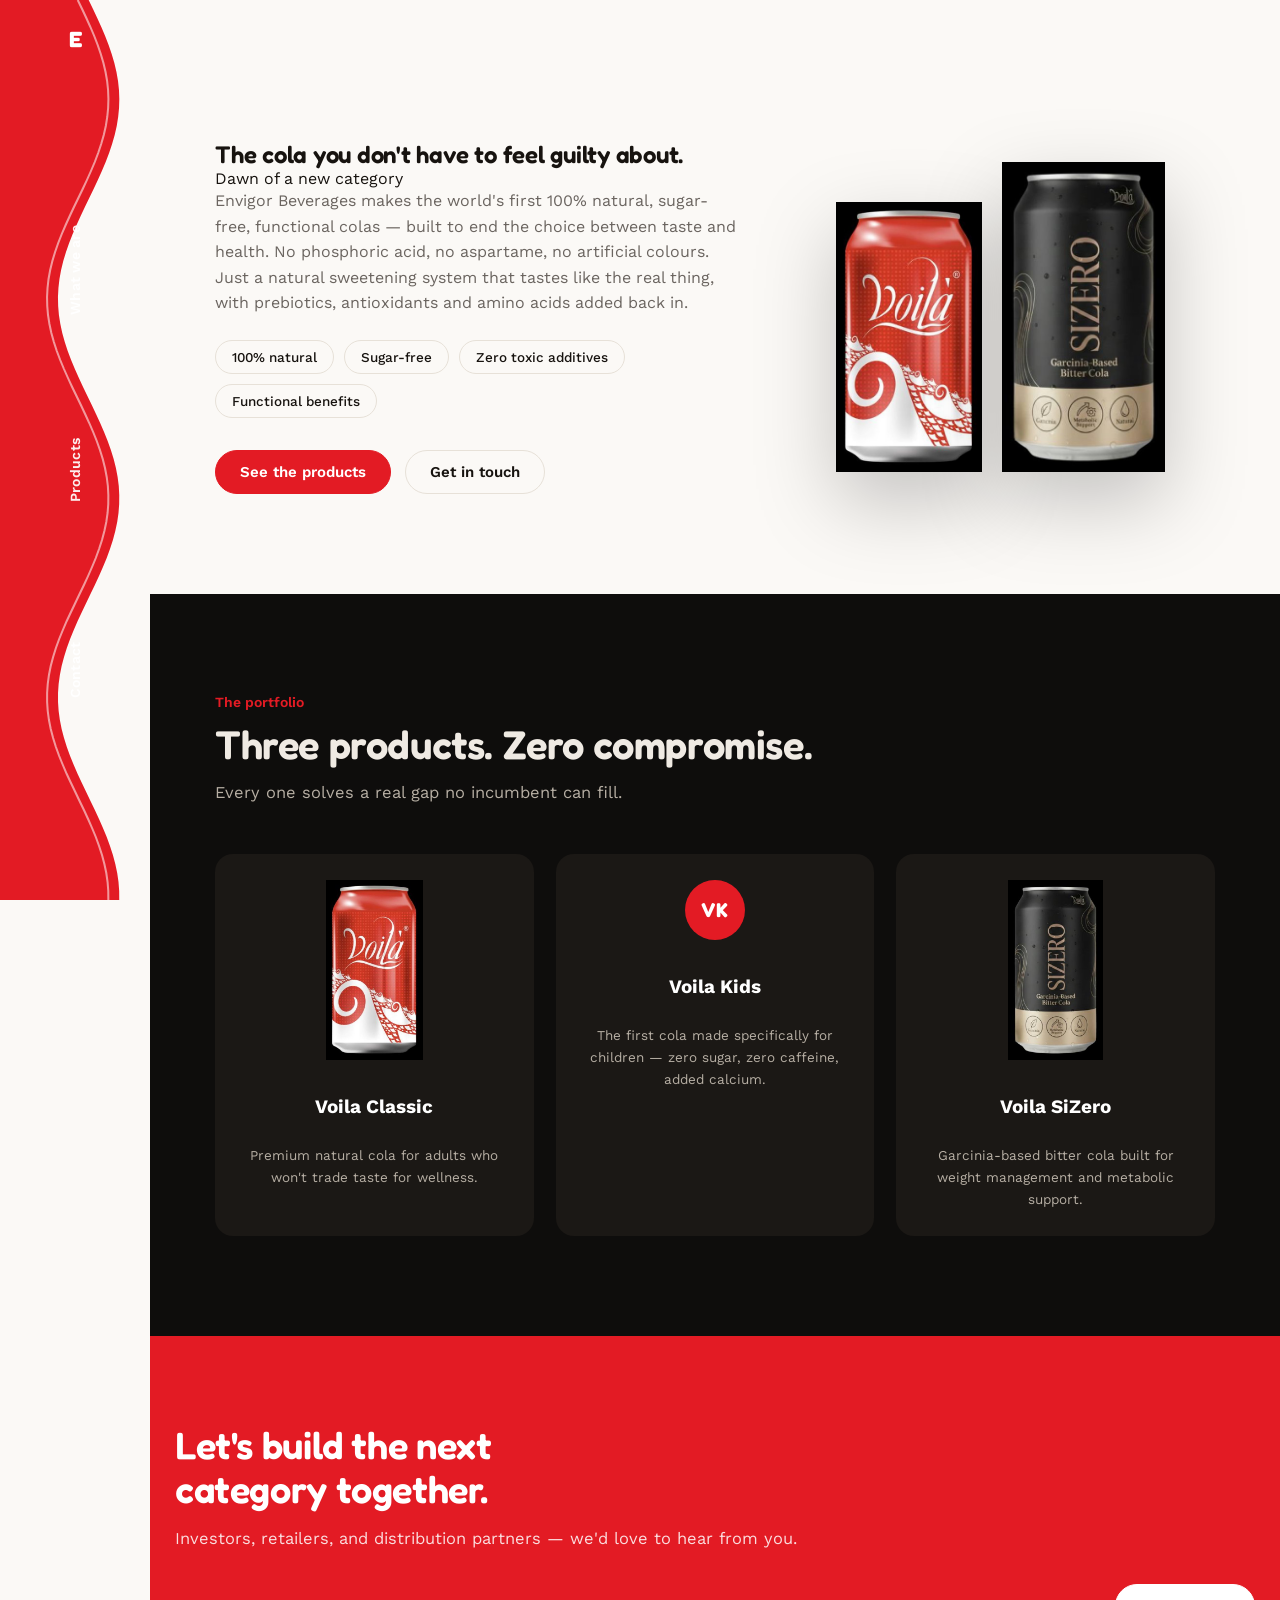
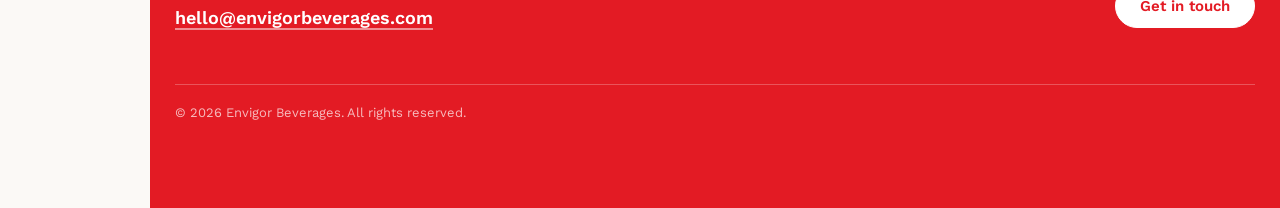
==== index.html @ 38ded3e3 "Add files via upload" ====
<!DOCTYPE html>
<html lang="en">
<head>
<meta charset="UTF-8">
<meta name="viewport" content="width=device-width, initial-scale=1.0">
<title>Envigor Beverages — Dawn of a New Category</title>
<link rel="preconnect" href="https://fonts.googleapis.com">
<link href="https://fonts.googleapis.com/css2?family=Fredoka:wght@500;600;700&family=Work+Sans:wght@400;500;600;700&display=swap" rel="stylesheet">
<style>
  :root{
    --paper:#FBF9F6;
    --ink:#17130F;
    --muted:#6B6560;
    --hairline:#E7E1D8;
    --red:#E31B24;
    --card-dark:#0E0D0C;
    --card-dark-2:#1B1815;
    --side-w:150px;
  }
  @media (prefers-color-scheme: dark){
    :root:not([data-theme="light"]){
      --paper:#151311; --ink:#F3EFE9; --muted:#A79E92; --hairline:#2C2823;
    }
  }
  :root[data-theme="dark"]{ --paper:#151311; --ink:#F3EFE9; --muted:#A79E92; --hairline:#2C2823; }

  *{box-sizing:border-box;}
  html{scroll-behavior:smooth;}
  body{
    margin:0; background:var(--paper); color:var(--ink);
    font-family:'Work Sans', -apple-system, BlinkMacSystemFont, 'Segoe UI', sans-serif;
    -webkit-font-smoothing:antialiased;
  }
  h1,h2,.display{ font-family:'Fredoka', ui-rounded, 'Segoe UI', sans-serif; font-weight:600; margin:0; letter-spacing:-0.01em; }
  p{ line-height:1.6; color:var(--muted); margin:0; }
  a{ color:inherit; }
  img{ max-width:100%; display:block; }
  .wrap{ max-width:1080px; margin:0 auto; padding:0 40px; }
  @media (max-width:640px){ .wrap{ padding:0 22px; } }

  /* ---------- WAVE SIDEBAR ---------- */
  .sidebar{ position:fixed; left:0; top:0; width:var(--side-w); height:100vh; z-index:200; }
  .sidebar svg{ position:absolute; top:0; left:0; right:0; bottom:0; width:100%; height:100%; display:block; }
  .side-logo{
    position:absolute; top:26px; left:0; width:100%; text-align:center; z-index:2;
    font-family:'Fredoka'; font-weight:700; color:#fff; font-size:22px;
  }
  .side-nav{ position:absolute; top:0; left:0; right:0; bottom:0; z-index:2; }
  .side-nav a{
    position:absolute; left:50%; width:220px; text-align:center;
    transform:translate(-50%,-50%) rotate(-90deg); transform-origin:center;
    color:#fff; text-decoration:none; font-weight:600; font-size:14px;
    letter-spacing:0.02em; opacity:0.92;
  }
  .side-nav a:hover{ opacity:1; text-decoration:underline; }
  .nav-what{ top:270px; }
  .nav-products{ top:470px; }
  .nav-contact{ top:670px; }
  @media (max-height:760px){
    .nav-what{ top:220px; } .nav-products{ top:380px; } .nav-contact{ top:540px; }
  }

  body{ margin-left:var(--side-w); }
  @media (max-width:860px){
    :root{ --side-w:0px; }
    .sidebar{
      position:fixed; left:0; top:0; width:100%; height:auto; min-height:52px;
      background:var(--red);
      display:flex; flex-wrap:wrap; align-items:center; justify-content:space-between;
      padding:10px 16px; gap:8px 14px; z-index:200;
    }
    .sidebar svg{ display:none; }
    .side-logo{ position:static; text-align:left; font-size:18px; flex:none; }
    .side-nav{ position:static; display:flex; flex-wrap:wrap; gap:8px 20px; }
    .side-nav a{
      position:static; transform:none; width:auto; white-space:nowrap;
      font-size:12px; color:#fff;
    }
    body{ margin-left:0; padding-top:64px; }
  }
  @media (max-width:360px){
    .side-nav a{ font-size:11px; }
  }

  section{ padding:100px 0; }
  @media (max-width:640px){ section{ padding:60px 0; } }

  /* ---------- HERO ---------- */
  .hero-inner{ display:grid; grid-template-columns:1.1fr 0.9fr; gap:48px; align-items:center; padding-top:40px; }
  @media (max-width:900px){ .hero-inner{ grid-template-columns:1fr; } }
  .hero h1{ font-size:clamp(36px,5vw,58px); line-height:1.06; }
  .hero .tagline{ font-family:'Fredoka'; font-weight:600; color:var(--red); font-size:18px; margin-top:16px; }
  .hero p.lede{ margin-top:18px; font-size:17px; max-width:48ch; }
  .pill-row{ display:flex; gap:10px; flex-wrap:wrap; margin-top:24px; }
  .pill{ border:1px solid var(--hairline); border-radius:999px; padding:8px 16px; font-size:13.5px; font-weight:500; color:var(--ink); }
  .cta-row{ display:flex; gap:14px; margin-top:32px; flex-wrap:wrap; }
  .btn{ display:inline-flex; align-items:center; justify-content:center; background:var(--red); color:#fff; font-weight:600; font-size:15px; padding:12px 24px; border-radius:999px; text-decoration:none; border:1px solid var(--red); }
  .btn.ghost{ background:transparent; color:var(--ink); border:1px solid var(--hairline); }
  .hero-cans{ display:flex; justify-content:center; align-items:flex-end; gap:20px; }
  .hero-cans img{ height:270px; width:auto; filter:drop-shadow(0 30px 40px rgba(0,0,0,0.22)); }
  .hero-cans img:nth-child(2){ height:310px; }
  @media (max-width:640px){ .hero-cans img{ height:160px; } .hero-cans img:nth-child(2){ height:190px; } }

  .label{ color:var(--red); font-weight:600; font-size:14px; margin-bottom:12px; display:block; }
  .section-head{ max-width:60ch; margin-bottom:48px; }
  .section-head h2{ font-size:clamp(28px,3.6vw,40px); line-height:1.1; }
  .section-head p{ margin-top:14px; font-size:16.5px; }

  /* ---------- PRODUCTS ---------- */
  .products{ background:var(--card-dark); color:#EFEAE3; }
  .products .section-head p{ color:#B7AFA4; }
  .prod-grid{ display:grid; grid-template-columns:repeat(3,1fr); gap:22px; }
  @media (max-width:760px){ .prod-grid{ grid-template-columns:1fr; max-width:360px; margin:0 auto; } }
  .prod-card{ background:var(--card-dark-2); border-radius:18px; padding:26px 20px 26px; display:flex; flex-direction:column; align-items:center; text-align:center; }
  .prod-card img{ height:180px; width:auto; margin-bottom:16px; }
  .prod-card h3{ font-size:19px; color:#fff; }
  .prod-card p{ margin-top:8px; font-size:13.5px; color:#B7AFA4; }
  .kids-badge{ width:60px;height:60px;border-radius:50%;background:var(--red); display:flex;align-items:center;justify-content:center;margin-bottom:16px; font-family:'Fredoka';font-weight:700;color:#fff;font-size:20px; }
  .future-row{ margin-top:48px; padding-top:40px; border-top:1px solid #2A2622; }
  .future-row .subhead{ font-family:'Fredoka'; font-weight:600; font-size:15px; color:#B7AFA4; margin-bottom:22px; }
  .future-grid{ display:grid; grid-template-columns:repeat(3,1fr); gap:22px; }
  @media (max-width:720px){ .future-grid{ grid-template-columns:1fr; } }
  .future-card{ display:flex; gap:14px; align-items:center; }
  .future-card img{ height:88px; width:auto; }
  .future-card h4{ font-family:'Fredoka'; font-weight:600; font-size:15px; color:#fff; }
  .future-card p{ font-size:13px; margin-top:4px; color:#8f887e; }

  /* ---------- FOOTER ---------- */
  footer{ background:var(--red); color:#fff; }
  footer h2{ font-size:clamp(26px,3.6vw,38px); color:#fff; max-width:18ch; line-height:1.15; }
  footer p{ color:rgba(255,255,255,0.85); margin-top:14px; font-size:16.5px; }
  .footer-row{ display:flex; justify-content:space-between; align-items:flex-end; gap:28px; flex-wrap:wrap; margin-top:32px; }
  .footer-contact a{ color:#fff; text-decoration:none; font-weight:600; font-size:18px; border-bottom:2px solid rgba(255,255,255,0.5); }
  .btn.on-red{ background:#fff; color:var(--red); border-color:#fff; }
  .footer-bottom{ margin-top:56px; padding-top:20px; border-top:1px solid rgba(255,255,255,0.25); font-size:13px; color:rgba(255,255,255,0.7); }
</style>
</head>
<body>

<aside class="sidebar">
  <svg viewBox="0 0 220 1400" preserveAspectRatio="none">
    <path d="M 0.0 0.0 L 130.0 0.0 L 136.4 14.0 L 142.6 28.0 L 148.6 42.0 L 154.2 56.0 L 159.3 70.0 L 163.8 84.0 L 167.7 98.0 L 170.8 112.0 L 173.1 126.0 L 174.5 140.0 L 175.0 154.0 L 174.6 168.0 L 173.3 182.0 L 171.2 196.0 L 168.2 210.0 L 164.4 224.0 L 160.0 238.0 L 155.0 252.0 L 149.4 266.0 L 143.5 280.0 L 137.3 294.0 L 130.9 308.0 L 124.5 322.0 L 118.3 336.0 L 112.3 350.0 L 106.6 364.0 L 101.4 378.0 L 96.8 392.0 L 92.8 406.0 L 89.6 420.0 L 87.2 434.0 L 85.7 448.0 L 85.0 462.0 L 85.3 476.0 L 86.4 490.0 L 88.5 504.0 L 91.3 518.0 L 95.0 532.0 L 99.3 546.0 L 104.3 560.0 L 109.8 574.0 L 115.7 588.0 L 121.8 602.0 L 128.2 616.0 L 134.6 630.0 L 140.8 644.0 L 146.9 658.0 L 152.6 672.0 L 157.9 686.0 L 162.6 700.0 L 166.7 714.0 L 170.0 728.0 L 172.5 742.0 L 174.2 756.0 L 174.9 770.0 L 174.8 784.0 L 173.8 798.0 L 171.9 812.0 L 169.1 826.0 L 165.6 840.0 L 161.3 854.0 L 156.5 868.0 L 151.0 882.0 L 145.2 896.0 L 139.1 910.0 L 132.7 924.0 L 126.4 938.0 L 120.1 952.0 L 113.9 966.0 L 108.2 980.0 L 102.8 994.0 L 98.0 1008.0 L 93.9 1022.0 L 90.4 1036.0 L 87.8 1050.0 L 86.0 1064.0 L 85.1 1078.0 L 85.1 1092.0 L 86.0 1106.0 L 87.8 1120.0 L 90.4 1134.0 L 93.9 1148.0 L 98.0 1162.0 L 102.8 1176.0 L 108.2 1190.0 L 113.9 1204.0 L 120.1 1218.0 L 126.4 1232.0 L 132.7 1246.0 L 139.1 1260.0 L 145.2 1274.0 L 151.0 1288.0 L 156.5 1302.0 L 161.3 1316.0 L 165.6 1330.0 L 169.1 1344.0 L 171.9 1358.0 L 173.8 1372.0 L 174.8 1386.0 L 174.9 1400.0 L 0.0 1400.0 Z" fill="#E31B24"/>
    <path d="M 114.0 0.0 L 120.4 14.0 L 126.6 28.0 L 132.6 42.0 L 138.2 56.0 L 143.3 70.0 L 147.8 84.0 L 151.7 98.0 L 154.8 112.0 L 157.1 126.0 L 158.5 140.0 L 159.0 154.0 L 158.6 168.0 L 157.3 182.0 L 155.2 196.0 L 152.2 210.0 L 148.4 224.0 L 144.0 238.0 L 139.0 252.0 L 133.4 266.0 L 127.5 280.0 L 121.3 294.0 L 114.9 308.0 L 108.5 322.0 L 102.3 336.0 L 96.3 350.0 L 90.6 364.0 L 85.4 378.0 L 80.8 392.0 L 76.8 406.0 L 73.6 420.0 L 71.2 434.0 L 69.7 448.0 L 69.0 462.0 L 69.3 476.0 L 70.4 490.0 L 72.5 504.0 L 75.3 518.0 L 79.0 532.0 L 83.3 546.0 L 88.3 560.0 L 93.8 574.0 L 99.7 588.0 L 105.8 602.0 L 112.2 616.0 L 118.6 630.0 L 124.8 644.0 L 130.9 658.0 L 136.6 672.0 L 141.9 686.0 L 146.6 700.0 L 150.7 714.0 L 154.0 728.0 L 156.5 742.0 L 158.2 756.0 L 158.9 770.0 L 158.8 784.0 L 157.8 798.0 L 155.9 812.0 L 153.1 826.0 L 149.6 840.0 L 145.3 854.0 L 140.5 868.0 L 135.0 882.0 L 129.2 896.0 L 123.1 910.0 L 116.7 924.0 L 110.4 938.0 L 104.1 952.0 L 97.9 966.0 L 92.2 980.0 L 86.8 994.0 L 82.0 1008.0 L 77.9 1022.0 L 74.4 1036.0 L 71.8 1050.0 L 70.0 1064.0 L 69.1 1078.0 L 69.1 1092.0 L 70.0 1106.0 L 71.8 1120.0 L 74.4 1134.0 L 77.9 1148.0 L 82.0 1162.0 L 86.8 1176.0 L 92.2 1190.0 L 97.9 1204.0 L 104.1 1218.0 L 110.4 1232.0 L 116.7 1246.0 L 123.1 1260.0 L 129.2 1274.0 L 135.0 1288.0 L 140.5 1302.0 L 145.3 1316.0 L 149.6 1330.0 L 153.1 1344.0 L 155.9 1358.0 L 157.8 1372.0 L 158.8 1386.0 L 158.9 1400.0" fill="none" stroke="rgba(255,255,255,0.55)" stroke-width="3"/>
  </svg>
  <div class="side-logo">E</div>
  <nav class="side-nav">
    <a class="nav-what" href="#what">What we are</a>
    <a class="nav-products" href="#products">Products</a>
    <a class="nav-contact" href="#contact">Contact</a>
  </nav>
</aside>

<section id="what">
  <div class="wrap hero-inner">
    <div>
      <h1>The cola you don't have to feel guilty about.</h1>
      <div class="tagline">Dawn of a new category</div>
      <p class="lede">Envigor Beverages makes the world's first 100% natural, sugar-free, functional colas — built to end the choice between taste and health. No phosphoric acid, no aspartame, no artificial colours. Just a natural sweetening system that tastes like the real thing, with prebiotics, antioxidants and amino acids added back in.</p>
      <div class="pill-row">
        <div class="pill">100% natural</div>
        <div class="pill">Sugar-free</div>
        <div class="pill">Zero toxic additives</div>
        <div class="pill">Functional benefits</div>
      </div>
      <div class="cta-row">
        <a class="btn" href="#products">See the products</a>
        <a class="btn ghost" href="#contact">Get in touch</a>
      </div>
    </div>
    <div class="hero-cans">
      <img src="[data-uri]" alt="Voila Classic can">
      <img src="[data-uri]" alt="Voila SiZero can">
    </div>
  </div>
</section>

<section class="products" id="products">
  <div class="wrap">
    <div class="section-head">
      <span class="label">The portfolio</span>
      <h2>Three products. Zero compromise.</h2>
      <p>Every one solves a real gap no incumbent can fill.</p>
    </div>
    <div class="prod-grid">
      <div class="prod-card">
        <img src="[data-uri]" alt="Voila Classic can">
        <h3>Voila Classic</h3>
        <p>Premium natural cola for adults who won't trade taste for wellness.</p>
      </div>
      <div class="prod-card">
        <div class="kids-badge">VK</div>
        <h3>Voila Kids</h3>
        <p>The first cola made specifically for children — zero sugar, zero caffeine, added calcium.</p>
      </div>
      <div class="prod-card">
        <img src="[data-uri]" alt="Voila SiZero can">
        <h3>Voila SiZero</h3>
        <p>Garcinia-based bitter cola built for weight management and metabolic support.</p>
      </div>
    </div>
  </div>
</section>

<footer id="contact">
  <div class="wrap" style="padding:88px 0;">
    <h2>Let's build the next category together.</h2>
    <p>Investors, retailers, and distribution partners — we'd love to hear from you.</p>
    <div class="footer-row">
      <div class="footer-contact"><a href="mailto:hello@envigorbeverages.com">hello@envigorbeverages.com</a></div>
      <a class="btn on-red" href="mailto:hello@envigorbeverages.com">Get in touch</a>
    </div>
    <div class="footer-bottom">© 2026 Envigor Beverages. All rights reserved.</div>
  </div>
</footer>

</body>
</html>
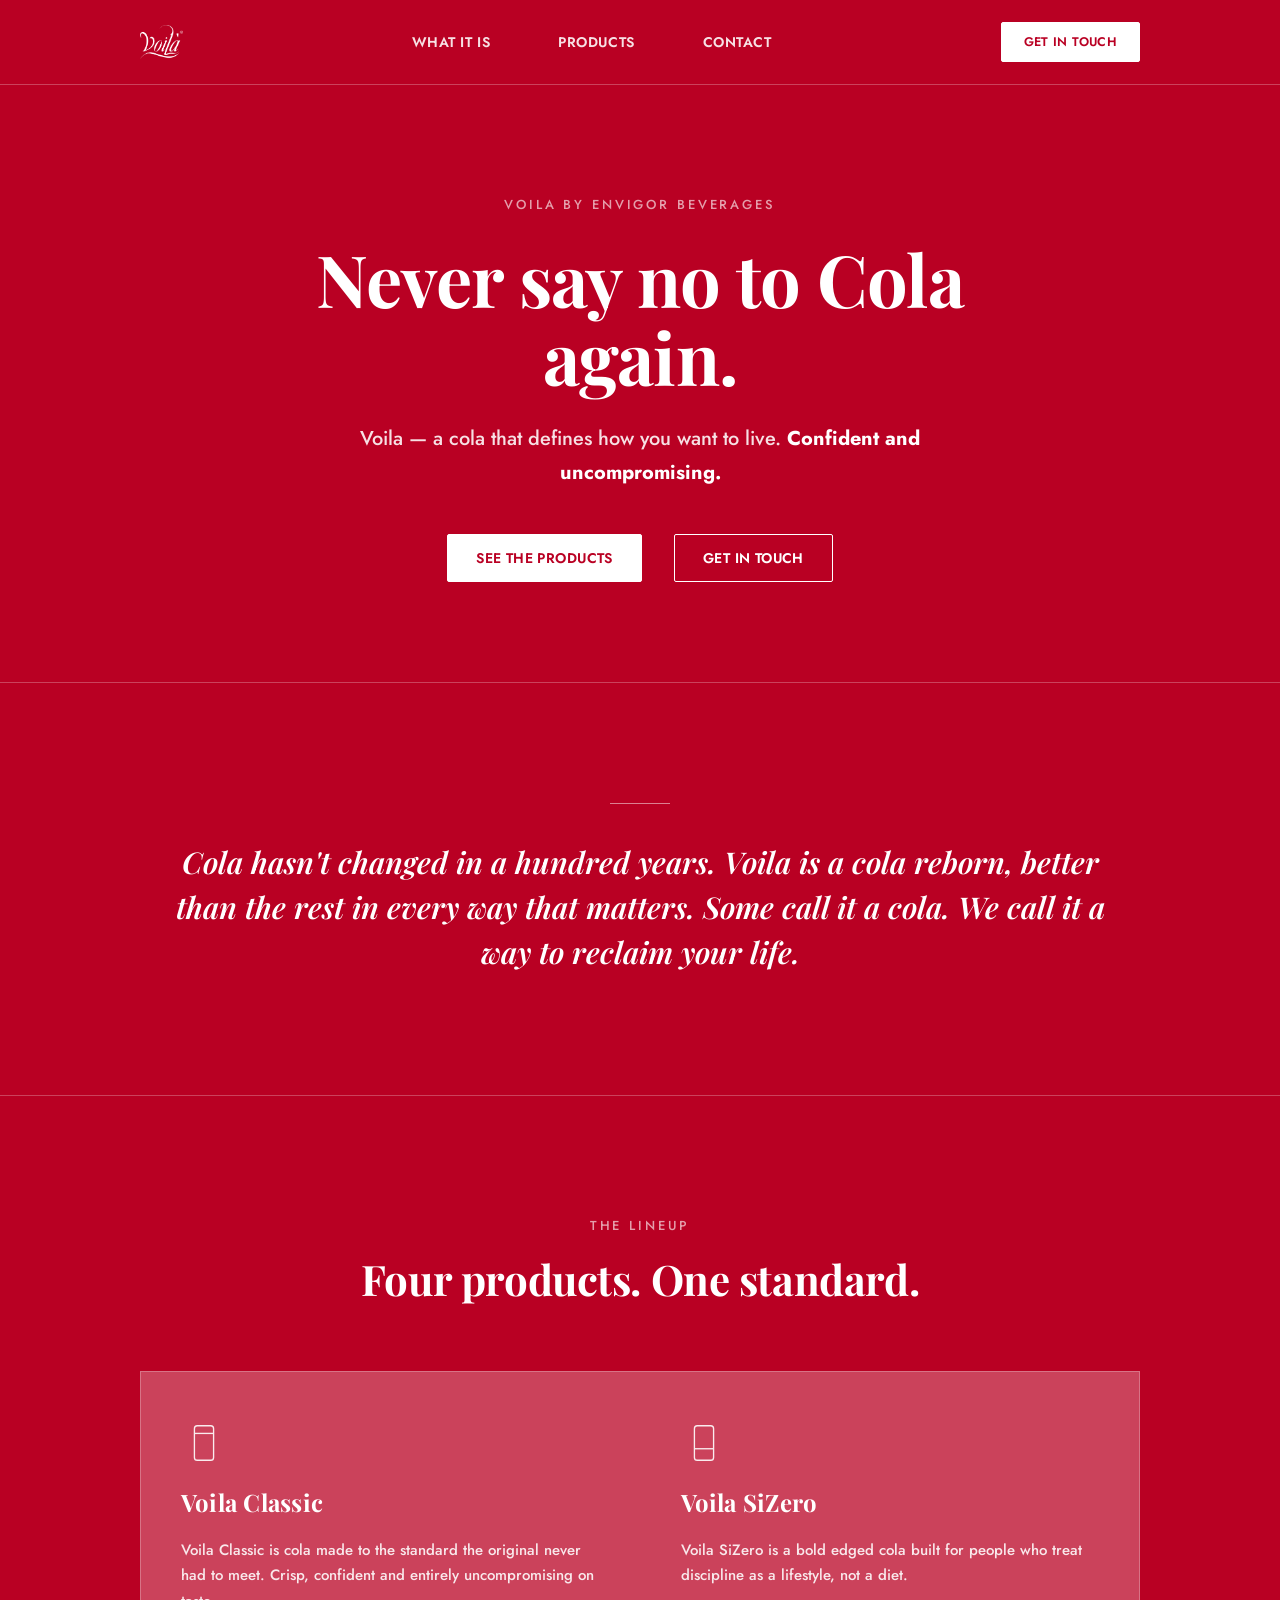
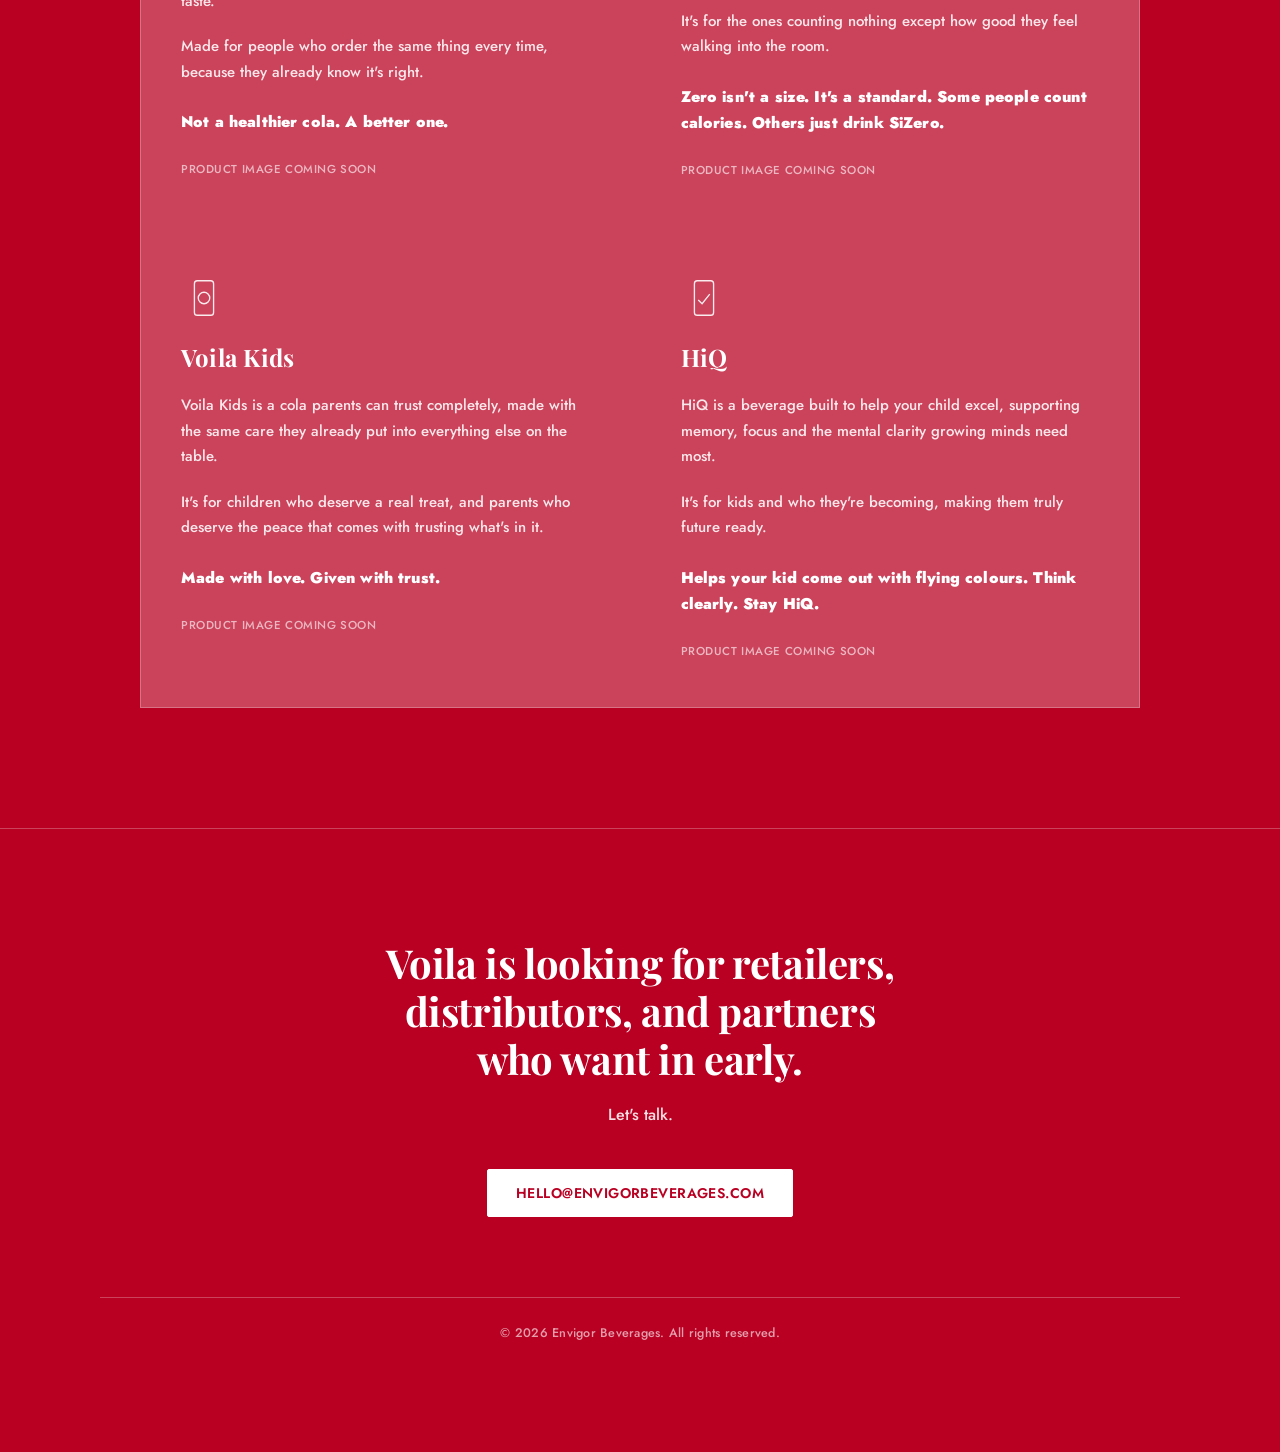
==== commit f317bf5d: "Add files via upload 21/09/26 15:00  Website before can designs." ====
--- a/index.html
+++ b/index.html
@@ -3,215 +3,285 @@
 <head>
 <meta charset="UTF-8">
 <meta name="viewport" content="width=device-width, initial-scale=1.0">
-<title>Envigor Beverages — Dawn of a New Category</title>
+<title>Voila — Never Say No to Cola Again</title>
 <link rel="preconnect" href="https://fonts.googleapis.com">
-<link href="https://fonts.googleapis.com/css2?family=Fredoka:wght@500;600;700&family=Work+Sans:wght@400;500;600;700&display=swap" rel="stylesheet">
+<link href="https://fonts.googleapis.com/css2?family=Playfair+Display:ital,wght@0,600;0,700;0,800;1,600;1,700&family=Jost:wght@400;500;600;700;800;900&display=swap" rel="stylesheet">
 <style>
   :root{
-    --paper:#FBF9F6;
-    --ink:#17130F;
-    --muted:#6B6560;
-    --hairline:#E7E1D8;
-    --red:#E31B24;
-    --card-dark:#0E0D0C;
-    --card-dark-2:#1B1815;
-    --side-w:150px;
-  }
-  @media (prefers-color-scheme: dark){
-    :root:not([data-theme="light"]){
-      --paper:#151311; --ink:#F3EFE9; --muted:#A79E92; --hairline:#2C2823;
-    }
-  }
-  :root[data-theme="dark"]{ --paper:#151311; --ink:#F3EFE9; --muted:#A79E92; --hairline:#2C2823; }
-
+    --red:#B90023;
+    --red-deep:#9E001E;
+    --red-panel:#AD001F;
+    --white:#FFFFFF;
+    --muted:rgba(255,255,255,0.88);
+    --faint:rgba(255,255,255,0.62);
+    --hairline:rgba(255,255,255,0.26);
+    color-scheme: dark;
+  }
   *{box-sizing:border-box;}
   html{scroll-behavior:smooth;}
   body{
-    margin:0; background:var(--paper); color:var(--ink);
-    font-family:'Work Sans', -apple-system, BlinkMacSystemFont, 'Segoe UI', sans-serif;
+    margin:0; background:var(--red); color:var(--white);
+    font-family:'Jost', -apple-system, BlinkMacSystemFont, 'Segoe UI', sans-serif;
+    font-weight:500;
     -webkit-font-smoothing:antialiased;
   }
-  h1,h2,.display{ font-family:'Fredoka', ui-rounded, 'Segoe UI', sans-serif; font-weight:600; margin:0; letter-spacing:-0.01em; }
-  p{ line-height:1.6; color:var(--muted); margin:0; }
+  h1,h2,h3,.display{
+    font-family:'Playfair Display', Georgia, 'Times New Roman', serif;
+    font-weight:700; margin:0; letter-spacing:-0.01em; color:var(--white);
+  }
+  p{ line-height:1.7; color:var(--muted); margin:0; font-weight:500; }
   a{ color:inherit; }
   img{ max-width:100%; display:block; }
   .wrap{ max-width:1080px; margin:0 auto; padding:0 40px; }
   @media (max-width:640px){ .wrap{ padding:0 22px; } }
 
-  /* ---------- WAVE SIDEBAR ---------- */
-  .sidebar{ position:fixed; left:0; top:0; width:var(--side-w); height:100vh; z-index:200; }
-  .sidebar svg{ position:absolute; top:0; left:0; right:0; bottom:0; width:100%; height:100%; display:block; }
-  .side-logo{
-    position:absolute; top:26px; left:0; width:100%; text-align:center; z-index:2;
-    font-family:'Fredoka'; font-weight:700; color:#fff; font-size:22px;
-  }
-  .side-nav{ position:absolute; top:0; left:0; right:0; bottom:0; z-index:2; }
-  .side-nav a{
-    position:absolute; left:50%; width:220px; text-align:center;
-    transform:translate(-50%,-50%) rotate(-90deg); transform-origin:center;
-    color:#fff; text-decoration:none; font-weight:600; font-size:14px;
-    letter-spacing:0.02em; opacity:0.92;
-  }
-  .side-nav a:hover{ opacity:1; text-decoration:underline; }
-  .nav-what{ top:270px; }
-  .nav-products{ top:470px; }
-  .nav-contact{ top:670px; }
-  @media (max-height:760px){
-    .nav-what{ top:220px; } .nav-products{ top:380px; } .nav-contact{ top:540px; }
-  }
-
-  body{ margin-left:var(--side-w); }
-  @media (max-width:860px){
-    :root{ --side-w:0px; }
-    .sidebar{
-      position:fixed; left:0; top:0; width:100%; height:auto; min-height:52px;
-      background:var(--red);
-      display:flex; flex-wrap:wrap; align-items:center; justify-content:space-between;
-      padding:10px 16px; gap:8px 14px; z-index:200;
-    }
-    .sidebar svg{ display:none; }
-    .side-logo{ position:static; text-align:left; font-size:18px; flex:none; }
-    .side-nav{ position:static; display:flex; flex-wrap:wrap; gap:8px 20px; }
-    .side-nav a{
-      position:static; transform:none; width:auto; white-space:nowrap;
-      font-size:12px; color:#fff;
-    }
-    body{ margin-left:0; padding-top:64px; }
-  }
-  @media (max-width:360px){
-    .side-nav a{ font-size:11px; }
-  }
-
-  section{ padding:100px 0; }
-  @media (max-width:640px){ section{ padding:60px 0; } }
+  /* ---------- NAV ---------- */
+  header.nav{ position:sticky; top:0; z-index:50; border-bottom:1px solid var(--hairline); background:var(--red); }
+  .nav-inner{ display:flex; align-items:center; justify-content:space-between; padding:22px 40px; max-width:1080px; margin:0 auto; }
+  @media (max-width:640px){ .nav-inner{ padding:18px 22px; } }
+  .logo{ font-family:'Playfair Display', serif; font-weight:700; font-size:24px; letter-spacing:0.02em; }
+  .logo-img{ height:34px; width:auto; display:block; }
+  @media (max-width:640px){ .logo-img{ height:28px; } }
+  nav.links{ display:flex; gap:34px; font-size:14px; letter-spacing:0.04em; text-transform:uppercase; font-weight:600; }
+  nav.links a{ text-decoration:none; color:var(--muted); margin-left:34px; }
+  nav.links a:first-child{ margin-left:0; }
+  nav.links a:hover{ color:var(--white); }
+  @media (max-width:720px){ nav.links{ display:none; } }
+  .btn{
+    display:inline-flex; align-items:center; justify-content:center;
+    font-weight:600; font-size:14px; letter-spacing:0.03em; text-transform:uppercase;
+    padding:13px 28px; border-radius:2px; text-decoration:none;
+    border:1px solid var(--white);
+  }
+  .btn.solid{ background:var(--white); color:var(--red); }
+  .btn.outline{ background:transparent; color:var(--white); }
+
+  section{ padding:120px 0; }
+  @media (max-width:640px){ section{ padding:72px 0; } }
+  .divider{ border:none; border-top:1px solid var(--hairline); margin:0; }
 
   /* ---------- HERO ---------- */
-  .hero-inner{ display:grid; grid-template-columns:1.1fr 0.9fr; gap:48px; align-items:center; padding-top:40px; }
-  @media (max-width:900px){ .hero-inner{ grid-template-columns:1fr; } }
-  .hero h1{ font-size:clamp(36px,5vw,58px); line-height:1.06; }
-  .hero .tagline{ font-family:'Fredoka'; font-weight:600; color:var(--red); font-size:18px; margin-top:16px; }
-  .hero p.lede{ margin-top:18px; font-size:17px; max-width:48ch; }
-  .pill-row{ display:flex; gap:10px; flex-wrap:wrap; margin-top:24px; }
-  .pill{ border:1px solid var(--hairline); border-radius:999px; padding:8px 16px; font-size:13.5px; font-weight:500; color:var(--ink); }
-  .cta-row{ display:flex; gap:14px; margin-top:32px; flex-wrap:wrap; }
-  .btn{ display:inline-flex; align-items:center; justify-content:center; background:var(--red); color:#fff; font-weight:600; font-size:15px; padding:12px 24px; border-radius:999px; text-decoration:none; border:1px solid var(--red); }
-  .btn.ghost{ background:transparent; color:var(--ink); border:1px solid var(--hairline); }
-  .hero-cans{ display:flex; justify-content:center; align-items:flex-end; gap:20px; }
-  .hero-cans img{ height:270px; width:auto; filter:drop-shadow(0 30px 40px rgba(0,0,0,0.22)); }
-  .hero-cans img:nth-child(2){ height:310px; }
-  @media (max-width:640px){ .hero-cans img{ height:160px; } .hero-cans img:nth-child(2){ height:190px; } }
-
-  .label{ color:var(--red); font-weight:600; font-size:14px; margin-bottom:12px; display:block; }
-  .section-head{ max-width:60ch; margin-bottom:48px; }
-  .section-head h2{ font-size:clamp(28px,3.6vw,40px); line-height:1.1; }
-  .section-head p{ margin-top:14px; font-size:16.5px; }
+  .hero{ padding-top:110px; padding-bottom:100px; text-align:center; }
+  @media (max-width:640px){ .hero{ padding-top:64px; padding-bottom:60px; } }
+  .hero .kicker{ font-size:13px; letter-spacing:0.22em; text-transform:uppercase; color:var(--faint); margin-bottom:26px; display:block; }
+  .hero h1{ font-size:clamp(38px,6vw,72px); line-height:1.08; max-width:16ch; margin:0 auto; }
+  .hero .sub{ margin-top:26px; font-size:clamp(17px,2vw,20px); color:var(--muted); max-width:46ch; margin-left:auto; margin-right:auto; font-family:'Jost',sans-serif; }
+  .hero .sub b{ color:var(--white); font-weight:700; }
+  .cta-row{ display:flex; gap:16px; justify-content:center; margin-top:44px; flex-wrap:wrap; }
+  .cta-row a{ margin-left:8px; margin-right:8px; }
+
+  /* ---------- WHY ---------- */
+  .why{ text-align:center; }
+  .why blockquote{
+    margin:0 auto; max-width:52ch;
+    font-family:'Playfair Display', serif; font-style:italic; font-weight:600;
+    font-size:clamp(22px,3vw,30px); line-height:1.5; color:var(--white);
+  }
+  .why .rule{ width:60px; height:1px; background:var(--white); opacity:0.5; margin:0 auto 36px; }
 
   /* ---------- PRODUCTS ---------- */
-  .products{ background:var(--card-dark); color:#EFEAE3; }
-  .products .section-head p{ color:#B7AFA4; }
-  .prod-grid{ display:grid; grid-template-columns:repeat(3,1fr); gap:22px; }
-  @media (max-width:760px){ .prod-grid{ grid-template-columns:1fr; max-width:360px; margin:0 auto; } }
-  .prod-card{ background:var(--card-dark-2); border-radius:18px; padding:26px 20px 26px; display:flex; flex-direction:column; align-items:center; text-align:center; }
-  .prod-card img{ height:180px; width:auto; margin-bottom:16px; }
-  .prod-card h3{ font-size:19px; color:#fff; }
-  .prod-card p{ margin-top:8px; font-size:13.5px; color:#B7AFA4; }
-  .kids-badge{ width:60px;height:60px;border-radius:50%;background:var(--red); display:flex;align-items:center;justify-content:center;margin-bottom:16px; font-family:'Fredoka';font-weight:700;color:#fff;font-size:20px; }
-  .future-row{ margin-top:48px; padding-top:40px; border-top:1px solid #2A2622; }
-  .future-row .subhead{ font-family:'Fredoka'; font-weight:600; font-size:15px; color:#B7AFA4; margin-bottom:22px; }
-  .future-grid{ display:grid; grid-template-columns:repeat(3,1fr); gap:22px; }
-  @media (max-width:720px){ .future-grid{ grid-template-columns:1fr; } }
-  .future-card{ display:flex; gap:14px; align-items:center; }
-  .future-card img{ height:88px; width:auto; }
-  .future-card h4{ font-family:'Fredoka'; font-weight:600; font-size:15px; color:#fff; }
-  .future-card p{ font-size:13px; margin-top:4px; color:#8f887e; }
+  .section-head{ text-align:center; max-width:56ch; margin:0 auto 64px; }
+  .section-head .kicker{ font-size:13px; letter-spacing:0.22em; text-transform:uppercase; color:var(--faint); display:block; margin-bottom:16px; }
+  .section-head h2{ font-size:clamp(30px,4vw,42px); }
+  .prod-grid{ display:grid; grid-template-columns:repeat(2,1fr); gap:1px; background:var(--hairline); border:1px solid var(--hairline); }
+  @media (max-width:760px){ .prod-grid{ grid-template-columns:1fr; } }
+  .prod-card{ background:transparent; padding:48px 40px; display:flex; flex-direction:column; align-items:flex-start; gap:20px; }
+  @media (max-width:640px){ .prod-card{ padding:36px 26px; } }
+  .prod-icon{ width:46px; height:46px; opacity:0.9; }
+  .prod-card h3{ font-size:24px; letter-spacing:0.01em; }
+  .prod-card p{ font-size:15px; }
+  .prod-card p.tag{ color:var(--white); font-style:normal; font-family:'Jost',sans-serif; font-weight:900; font-size:15.5px; letter-spacing:0.01em; margin-top:4px; }
+  .placeholder-note{ font-size:11.5px; letter-spacing:0.05em; text-transform:uppercase; color:var(--faint); margin-top:6px; }
 
   /* ---------- FOOTER ---------- */
-  footer{ background:var(--red); color:#fff; }
-  footer h2{ font-size:clamp(26px,3.6vw,38px); color:#fff; max-width:18ch; line-height:1.15; }
-  footer p{ color:rgba(255,255,255,0.85); margin-top:14px; font-size:16.5px; }
-  .footer-row{ display:flex; justify-content:space-between; align-items:flex-end; gap:28px; flex-wrap:wrap; margin-top:32px; }
-  .footer-contact a{ color:#fff; text-decoration:none; font-weight:600; font-size:18px; border-bottom:2px solid rgba(255,255,255,0.5); }
-  .btn.on-red{ background:#fff; color:var(--red); border-color:#fff; }
-  .footer-bottom{ margin-top:56px; padding-top:20px; border-top:1px solid rgba(255,255,255,0.25); font-size:13px; color:rgba(255,255,255,0.7); }
+  footer{ text-align:center; border-top:1px solid var(--hairline); }
+  footer h2{ font-size:clamp(28px,4vw,40px); max-width:20ch; margin:0 auto; line-height:1.2; }
+  footer p{ margin-top:18px; font-size:16px; }
+  footer .cta-row{ margin-top:40px; }
+  .foot-bottom{ margin-top:80px; padding-top:26px; border-top:1px solid var(--hairline); font-size:12.5px; color:var(--faint); letter-spacing:0.02em; }
+
+  /* ---------- CARBONATION ---------- */
+  .carbonation{ position:fixed; inset:0; overflow:hidden; pointer-events:none; z-index:1; will-change:transform; }
+  .bubble{
+    position:absolute; bottom:-40px; border-radius:50%;
+    background:radial-gradient(circle at 30% 25%, rgba(255,255,255,0.95) 0%, rgba(255,255,255,0.25) 30%, rgba(255,255,255,0.04) 55%, rgba(255,255,255,0) 72%);
+    border:1px solid rgba(255,255,255,0.55);
+    animation-name:rise; animation-timing-function:linear; animation-iteration-count:infinite;
+  }
+  @keyframes rise{
+    0%{ transform:translateY(0) translateX(0) scale(0.85); opacity:0; }
+    10%{ opacity:0.9; }
+    50%{ transform:translateY(-55vh) translateX(2px) scale(1); opacity:0.75; }
+    90%{ opacity:0.55; }
+    100%{ transform:translateY(-115vh) translateX(-1px) scale(1.05); opacity:0; }
+  }
+  header.nav, section, footer{ position:relative; z-index:2; }
+  @media (prefers-reduced-motion: reduce){
+    .bubble{ animation:none; display:none; }
+  }
 </style>
 </head>
 <body>
 
-<aside class="sidebar">
-  <svg viewBox="0 0 220 1400" preserveAspectRatio="none">
-    <path d="M 0.0 0.0 L 130.0 0.0 L 136.4 14.0 L 142.6 28.0 L 148.6 42.0 L 154.2 56.0 L 159.3 70.0 L 163.8 84.0 L 167.7 98.0 L 170.8 112.0 L 173.1 126.0 L 174.5 140.0 L 175.0 154.0 L 174.6 168.0 L 173.3 182.0 L 171.2 196.0 L 168.2 210.0 L 164.4 224.0 L 160.0 238.0 L 155.0 252.0 L 149.4 266.0 L 143.5 280.0 L 137.3 294.0 L 130.9 308.0 L 124.5 322.0 L 118.3 336.0 L 112.3 350.0 L 106.6 364.0 L 101.4 378.0 L 96.8 392.0 L 92.8 406.0 L 89.6 420.0 L 87.2 434.0 L 85.7 448.0 L 85.0 462.0 L 85.3 476.0 L 86.4 490.0 L 88.5 504.0 L 91.3 518.0 L 95.0 532.0 L 99.3 546.0 L 104.3 560.0 L 109.8 574.0 L 115.7 588.0 L 121.8 602.0 L 128.2 616.0 L 134.6 630.0 L 140.8 644.0 L 146.9 658.0 L 152.6 672.0 L 157.9 686.0 L 162.6 700.0 L 166.7 714.0 L 170.0 728.0 L 172.5 742.0 L 174.2 756.0 L 174.9 770.0 L 174.8 784.0 L 173.8 798.0 L 171.9 812.0 L 169.1 826.0 L 165.6 840.0 L 161.3 854.0 L 156.5 868.0 L 151.0 882.0 L 145.2 896.0 L 139.1 910.0 L 132.7 924.0 L 126.4 938.0 L 120.1 952.0 L 113.9 966.0 L 108.2 980.0 L 102.8 994.0 L 98.0 1008.0 L 93.9 1022.0 L 90.4 1036.0 L 87.8 1050.0 L 86.0 1064.0 L 85.1 1078.0 L 85.1 1092.0 L 86.0 1106.0 L 87.8 1120.0 L 90.4 1134.0 L 93.9 1148.0 L 98.0 1162.0 L 102.8 1176.0 L 108.2 1190.0 L 113.9 1204.0 L 120.1 1218.0 L 126.4 1232.0 L 132.7 1246.0 L 139.1 1260.0 L 145.2 1274.0 L 151.0 1288.0 L 156.5 1302.0 L 161.3 1316.0 L 165.6 1330.0 L 169.1 1344.0 L 171.9 1358.0 L 173.8 1372.0 L 174.8 1386.0 L 174.9 1400.0 L 0.0 1400.0 Z" fill="#E31B24"/>
-    <path d="M 114.0 0.0 L 120.4 14.0 L 126.6 28.0 L 132.6 42.0 L 138.2 56.0 L 143.3 70.0 L 147.8 84.0 L 151.7 98.0 L 154.8 112.0 L 157.1 126.0 L 158.5 140.0 L 159.0 154.0 L 158.6 168.0 L 157.3 182.0 L 155.2 196.0 L 152.2 210.0 L 148.4 224.0 L 144.0 238.0 L 139.0 252.0 L 133.4 266.0 L 127.5 280.0 L 121.3 294.0 L 114.9 308.0 L 108.5 322.0 L 102.3 336.0 L 96.3 350.0 L 90.6 364.0 L 85.4 378.0 L 80.8 392.0 L 76.8 406.0 L 73.6 420.0 L 71.2 434.0 L 69.7 448.0 L 69.0 462.0 L 69.3 476.0 L 70.4 490.0 L 72.5 504.0 L 75.3 518.0 L 79.0 532.0 L 83.3 546.0 L 88.3 560.0 L 93.8 574.0 L 99.7 588.0 L 105.8 602.0 L 112.2 616.0 L 118.6 630.0 L 124.8 644.0 L 130.9 658.0 L 136.6 672.0 L 141.9 686.0 L 146.6 700.0 L 150.7 714.0 L 154.0 728.0 L 156.5 742.0 L 158.2 756.0 L 158.9 770.0 L 158.8 784.0 L 157.8 798.0 L 155.9 812.0 L 153.1 826.0 L 149.6 840.0 L 145.3 854.0 L 140.5 868.0 L 135.0 882.0 L 129.2 896.0 L 123.1 910.0 L 116.7 924.0 L 110.4 938.0 L 104.1 952.0 L 97.9 966.0 L 92.2 980.0 L 86.8 994.0 L 82.0 1008.0 L 77.9 1022.0 L 74.4 1036.0 L 71.8 1050.0 L 70.0 1064.0 L 69.1 1078.0 L 69.1 1092.0 L 70.0 1106.0 L 71.8 1120.0 L 74.4 1134.0 L 77.9 1148.0 L 82.0 1162.0 L 86.8 1176.0 L 92.2 1190.0 L 97.9 1204.0 L 104.1 1218.0 L 110.4 1232.0 L 116.7 1246.0 L 123.1 1260.0 L 129.2 1274.0 L 135.0 1288.0 L 140.5 1302.0 L 145.3 1316.0 L 149.6 1330.0 L 153.1 1344.0 L 155.9 1358.0 L 157.8 1372.0 L 158.8 1386.0 L 158.9 1400.0" fill="none" stroke="rgba(255,255,255,0.55)" stroke-width="3"/>
-  </svg>
-  <div class="side-logo">E</div>
-  <nav class="side-nav">
-    <a class="nav-what" href="#what">What we are</a>
-    <a class="nav-products" href="#products">Products</a>
-    <a class="nav-contact" href="#contact">Contact</a>
-  </nav>
-</aside>
-
-<section id="what">
-  <div class="wrap hero-inner">
-    <div>
-      <h1>The cola you don't have to feel guilty about.</h1>
-      <div class="tagline">Dawn of a new category</div>
-      <p class="lede">Envigor Beverages makes the world's first 100% natural, sugar-free, functional colas — built to end the choice between taste and health. No phosphoric acid, no aspartame, no artificial colours. Just a natural sweetening system that tastes like the real thing, with prebiotics, antioxidants and amino acids added back in.</p>
-      <div class="pill-row">
-        <div class="pill">100% natural</div>
-        <div class="pill">Sugar-free</div>
-        <div class="pill">Zero toxic additives</div>
-        <div class="pill">Functional benefits</div>
-      </div>
-      <div class="cta-row">
-        <a class="btn" href="#products">See the products</a>
-        <a class="btn ghost" href="#contact">Get in touch</a>
-      </div>
-    </div>
-    <div class="hero-cans">
-      <img src="[data-uri]" alt="Voila Classic can">
-      <img src="[data-uri]" alt="Voila SiZero can">
+<div class="carbonation" id="carbonation" aria-hidden="true"></div>
+
+<header class="nav">
+  <div class="nav-inner">
+    <div class="logo"><img src="[data-uri]" alt="Voila" class="logo-img"></div>
+    <nav class="links">
+      <a href="#why">What it is</a>
+      <a href="#products">Products</a>
+      <a href="#contact">Contact</a>
+    </nav>
+    <a class="btn solid" href="#contact" style="padding:10px 22px; font-size:12.5px;">Get in touch</a>
+  </div>
+</header>
+
+<section class="hero">
+  <div class="wrap">
+    <span class="kicker">Voila by Envigor Beverages</span>
+    <h1>Never say no to Cola again.</h1>
+    <p class="sub">Voila &mdash; a cola that defines how you want to live. <b>Confident and uncompromising.</b></p>
+    <div class="cta-row">
+      <a class="btn solid" href="#products">See the products</a>
+      <a class="btn outline" href="#contact">Get in touch</a>
     </div>
   </div>
 </section>
 
-<section class="products" id="products">
+<hr class="divider">
+
+<section class="why" id="why">
+  <div class="wrap">
+    <div class="rule"></div>
+    <blockquote>Cola hasn't changed in a hundred years. Voila is a cola reborn, better than the rest in every way that matters. Some call it a cola. We call it a way to reclaim your life.</blockquote>
+  </div>
+</section>
+
+<hr class="divider">
+
+<section id="products">
   <div class="wrap">
     <div class="section-head">
-      <span class="label">The portfolio</span>
-      <h2>Three products. Zero compromise.</h2>
-      <p>Every one solves a real gap no incumbent can fill.</p>
+      <span class="kicker">The lineup</span>
+      <h2>Four products. One standard.</h2>
     </div>
     <div class="prod-grid">
-      <div class="prod-card">
-        <img src="[data-uri]" alt="Voila Classic can">
+
+      <div class="prod-card">
+        <svg class="prod-icon" viewBox="0 0 48 48" fill="none" xmlns="http://www.w3.org/2000/svg">
+          <rect x="14" y="6" width="20" height="36" rx="3" stroke="white" stroke-width="1.4"/>
+          <line x1="14" y1="14" x2="34" y2="14" stroke="white" stroke-width="1.4"/>
+        </svg>
         <h3>Voila Classic</h3>
-        <p>Premium natural cola for adults who won't trade taste for wellness.</p>
-      </div>
-      <div class="prod-card">
-        <div class="kids-badge">VK</div>
+        <p>Voila Classic is cola made to the standard the original never had to meet. Crisp, confident and entirely uncompromising on taste.</p>
+        <p>Made for people who order the same thing every time, because they already know it's right.</p>
+        <p class="tag">Not a healthier cola. A better one.</p>
+        <div class="placeholder-note">Product image coming soon</div>
+      </div>
+
+      <div class="prod-card">
+        <svg class="prod-icon" viewBox="0 0 48 48" fill="none" xmlns="http://www.w3.org/2000/svg">
+          <rect x="14" y="6" width="20" height="36" rx="3" stroke="white" stroke-width="1.4"/>
+          <line x1="14" y1="30" x2="34" y2="30" stroke="white" stroke-width="1.4"/>
+        </svg>
+        <h3>Voila SiZero</h3>
+        <p>Voila SiZero is a bold edged cola built for people who treat discipline as a lifestyle, not a diet.</p>
+        <p>It's for the ones counting nothing except how good they feel walking into the room.</p>
+        <p class="tag">Zero isn't a size. It's a standard. Some people count calories. Others just drink SiZero.</p>
+        <div class="placeholder-note">Product image coming soon</div>
+      </div>
+
+      <div class="prod-card">
+        <svg class="prod-icon" viewBox="0 0 48 48" fill="none" xmlns="http://www.w3.org/2000/svg">
+          <rect x="14" y="6" width="20" height="36" rx="3" stroke="white" stroke-width="1.4"/>
+          <circle cx="24" cy="24" r="6" stroke="white" stroke-width="1.4"/>
+        </svg>
         <h3>Voila Kids</h3>
-        <p>The first cola made specifically for children — zero sugar, zero caffeine, added calcium.</p>
-      </div>
-      <div class="prod-card">
-        <img src="[data-uri]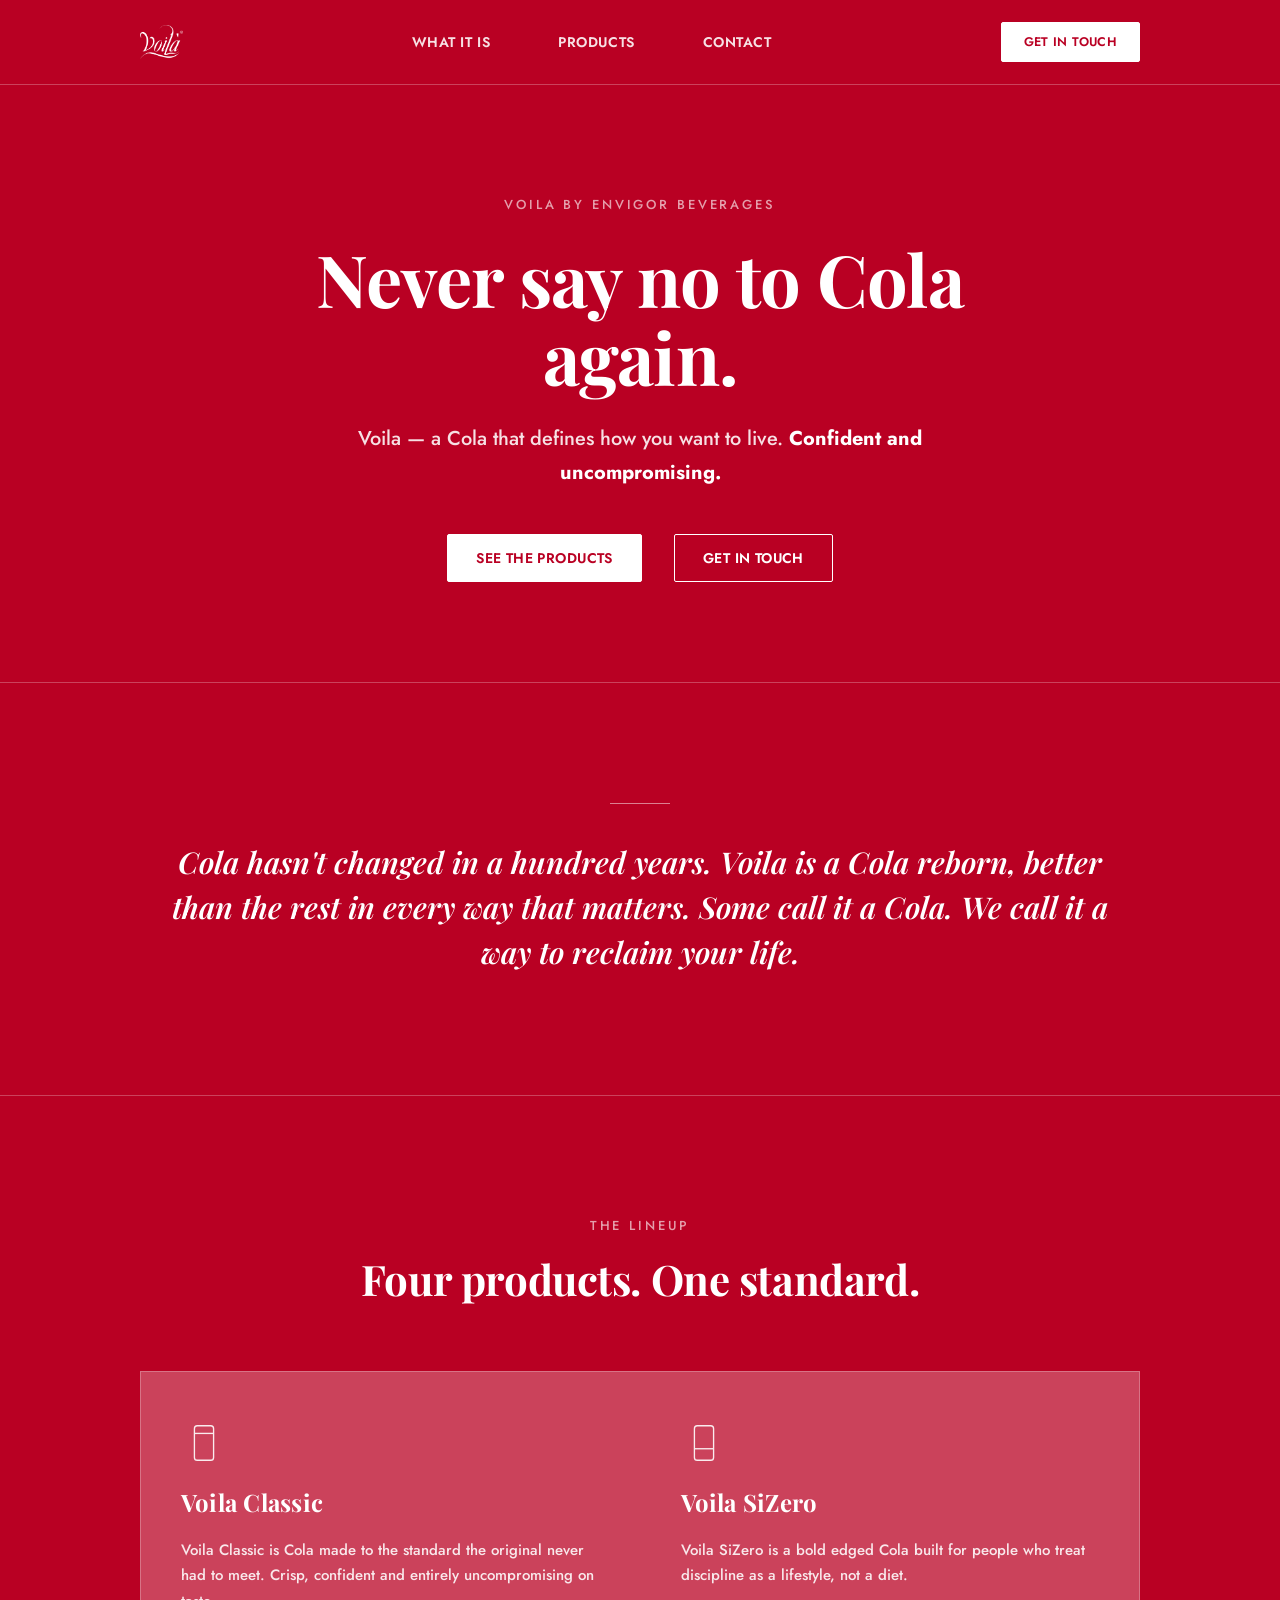
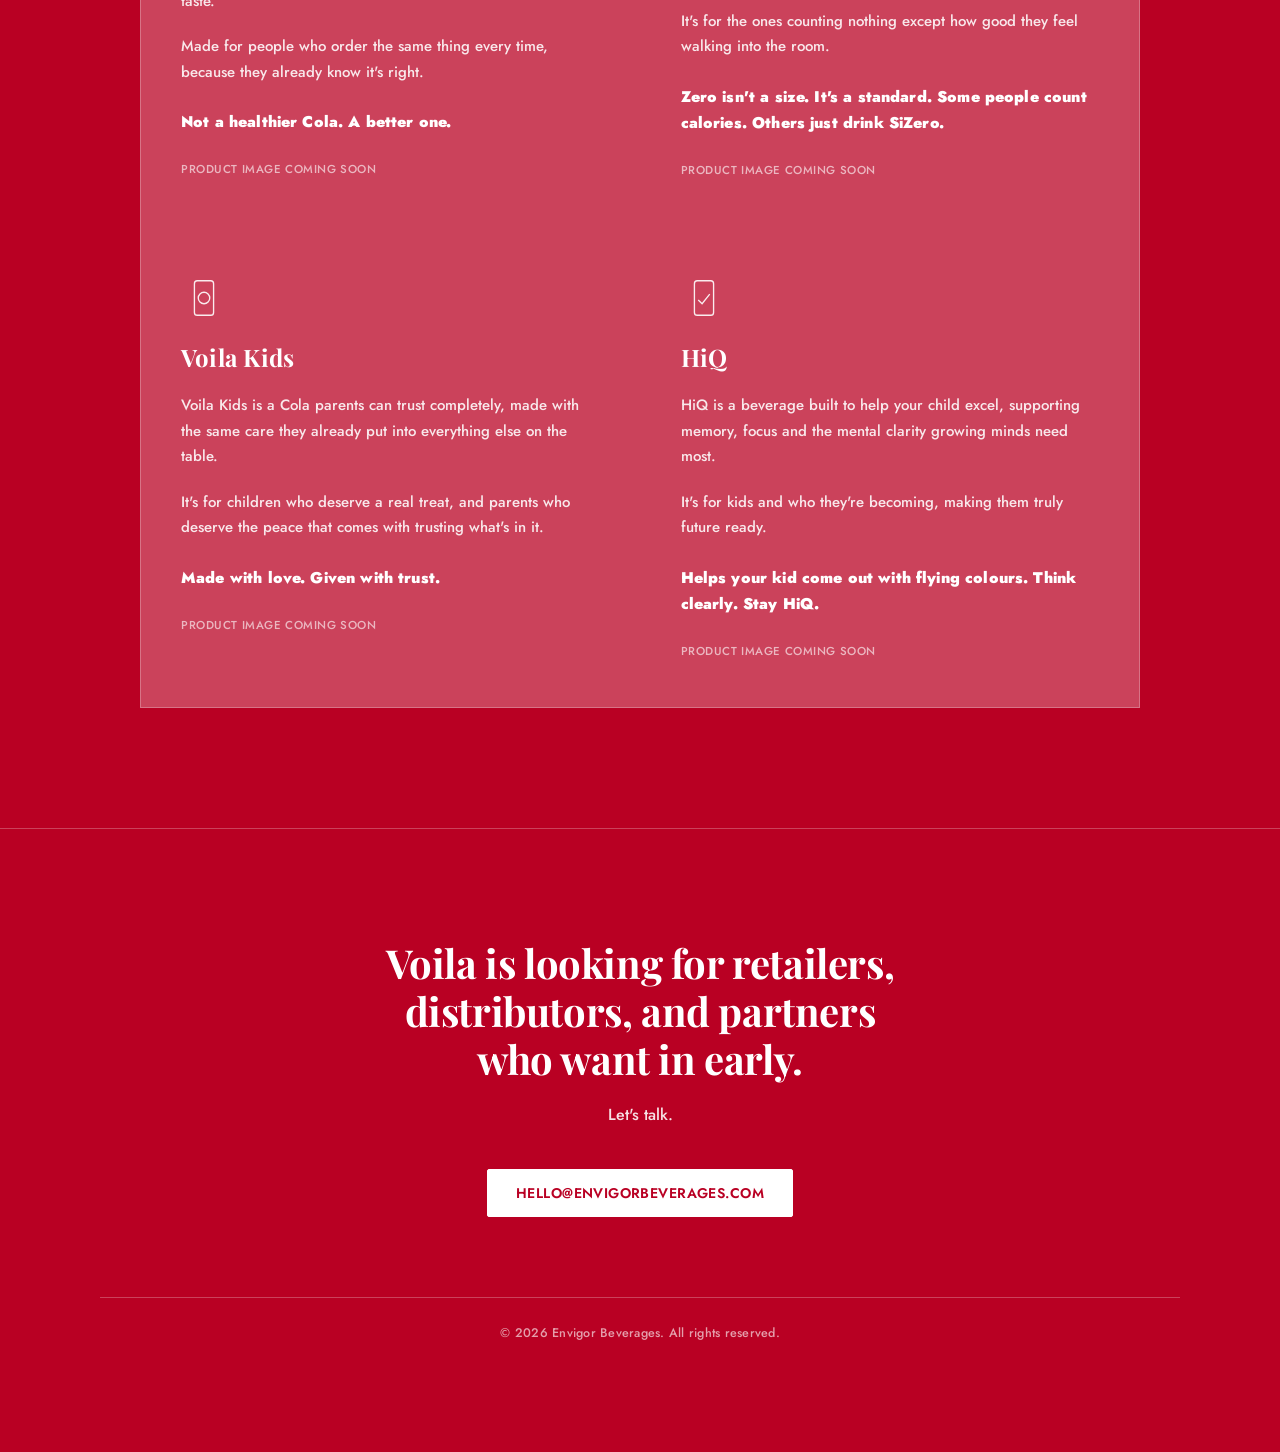
==== commit f59a6e3f: "Add files via upload Final before Can designs." ====
--- a/index.html
+++ b/index.html
@@ -4,6 +4,22 @@
 <meta charset="UTF-8">
 <meta name="viewport" content="width=device-width, initial-scale=1.0">
 <title>Voila — Never Say No to Cola Again</title>
+<meta name="description" content="Voila by Envigor Beverages. A Cola that defines how you want to live. Confident and uncompromising.">
+<link rel="icon" type="image/png" href="[data-uri]">
+
+<meta property="og:type" content="website">
+<meta property="og:url" content="https://envigorbeverages.com/">
+<meta property="og:title" content="Voila — Never Say No to Cola Again">
+<meta property="og:description" content="Voila by Envigor Beverages. A Cola that defines how you want to live. Confident and uncompromising.">
+<meta property="og:image" content="https://envigorbeverages.com/og-image.png">
+<meta property="og:image:width" content="1200">
+<meta property="og:image:height" content="630">
+
+<meta name="twitter:card" content="summary_large_image">
+<meta name="twitter:title" content="Voila — Never Say No to Cola Again">
+<meta name="twitter:description" content="Voila by Envigor Beverages. A Cola that defines how you want to live. Confident and uncompromising.">
+<meta name="twitter:image" content="https://envigorbeverages.com/og-image.png">
+
 <link rel="preconnect" href="https://fonts.googleapis.com">
 <link href="https://fonts.googleapis.com/css2?family=Playfair+Display:ital,wght@0,600;0,700;0,800;1,600;1,700&family=Jost:wght@400;500;600;700;800;900&display=swap" rel="stylesheet">
 <style>
@@ -46,7 +62,10 @@
   nav.links a{ text-decoration:none; color:var(--muted); margin-left:34px; }
   nav.links a:first-child{ margin-left:0; }
   nav.links a:hover{ color:var(--white); }
-  @media (max-width:720px){ nav.links{ display:none; } }
+  @media (max-width:720px){
+    .nav-inner{ flex-wrap:wrap; row-gap:14px; }
+    nav.links{ display:flex; gap:22px; font-size:12px; order:3; width:100%; justify-content:center; }
+  }
   .btn{
     display:inline-flex; align-items:center; justify-content:center;
     font-weight:600; font-size:14px; letter-spacing:0.03em; text-transform:uppercase;
@@ -141,7 +160,7 @@
   <div class="wrap">
     <span class="kicker">Voila by Envigor Beverages</span>
     <h1>Never say no to Cola again.</h1>
-    <p class="sub">Voila &mdash; a cola that defines how you want to live. <b>Confident and uncompromising.</b></p>
+    <p class="sub">Voila &mdash; a Cola that defines how you want to live. <b>Confident and uncompromising.</b></p>
     <div class="cta-row">
       <a class="btn solid" href="#products">See the products</a>
       <a class="btn outline" href="#contact">Get in touch</a>
@@ -154,7 +173,7 @@
 <section class="why" id="why">
   <div class="wrap">
     <div class="rule"></div>
-    <blockquote>Cola hasn't changed in a hundred years. Voila is a cola reborn, better than the rest in every way that matters. Some call it a cola. We call it a way to reclaim your life.</blockquote>
+    <blockquote>Cola hasn't changed in a hundred years. Voila is a Cola reborn, better than the rest in every way that matters. Some call it a Cola. We call it a way to reclaim your life.</blockquote>
   </div>
 </section>
 
@@ -174,9 +193,9 @@
           <line x1="14" y1="14" x2="34" y2="14" stroke="white" stroke-width="1.4"/>
         </svg>
         <h3>Voila Classic</h3>
-        <p>Voila Classic is cola made to the standard the original never had to meet. Crisp, confident and entirely uncompromising on taste.</p>
+        <p>Voila Classic is Cola made to the standard the original never had to meet. Crisp, confident and entirely uncompromising on taste.</p>
         <p>Made for people who order the same thing every time, because they already know it's right.</p>
-        <p class="tag">Not a healthier cola. A better one.</p>
+        <p class="tag">Not a healthier Cola. A better one.</p>
         <div class="placeholder-note">Product image coming soon</div>
       </div>
 
@@ -186,7 +205,7 @@
           <line x1="14" y1="30" x2="34" y2="30" stroke="white" stroke-width="1.4"/>
         </svg>
         <h3>Voila SiZero</h3>
-        <p>Voila SiZero is a bold edged cola built for people who treat discipline as a lifestyle, not a diet.</p>
+        <p>Voila SiZero is a bold edged Cola built for people who treat discipline as a lifestyle, not a diet.</p>
         <p>It's for the ones counting nothing except how good they feel walking into the room.</p>
         <p class="tag">Zero isn't a size. It's a standard. Some people count calories. Others just drink SiZero.</p>
         <div class="placeholder-note">Product image coming soon</div>
@@ -198,7 +217,7 @@
           <circle cx="24" cy="24" r="6" stroke="white" stroke-width="1.4"/>
         </svg>
         <h3>Voila Kids</h3>
-        <p>Voila Kids is a cola parents can trust completely, made with the same care they already put into everything else on the table.</p>
+        <p>Voila Kids is a Cola parents can trust completely, made with the same care they already put into everything else on the table.</p>
         <p>It's for children who deserve a real treat, and parents who deserve the peace that comes with trusting what's in it.</p>
         <p class="tag">Made with love. Given with trust.</p>
         <div class="placeholder-note">Product image coming soon</div>
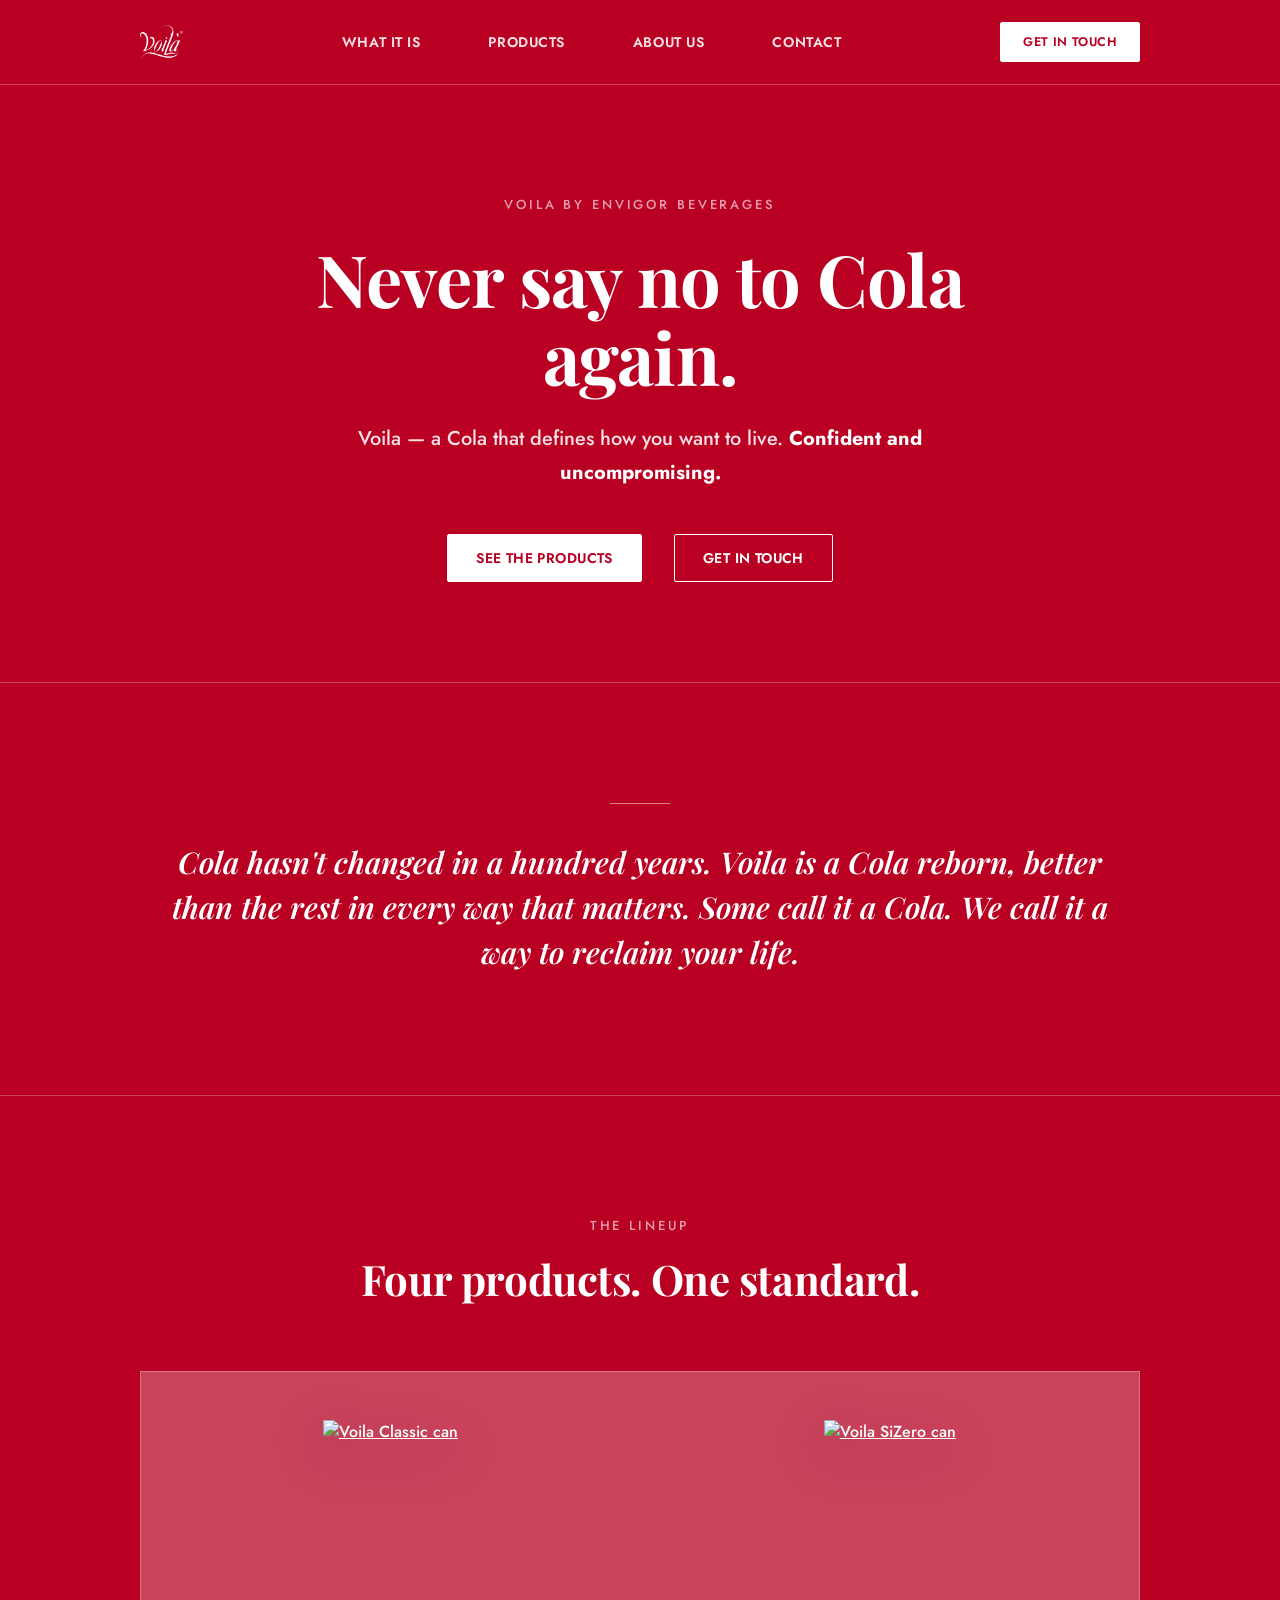
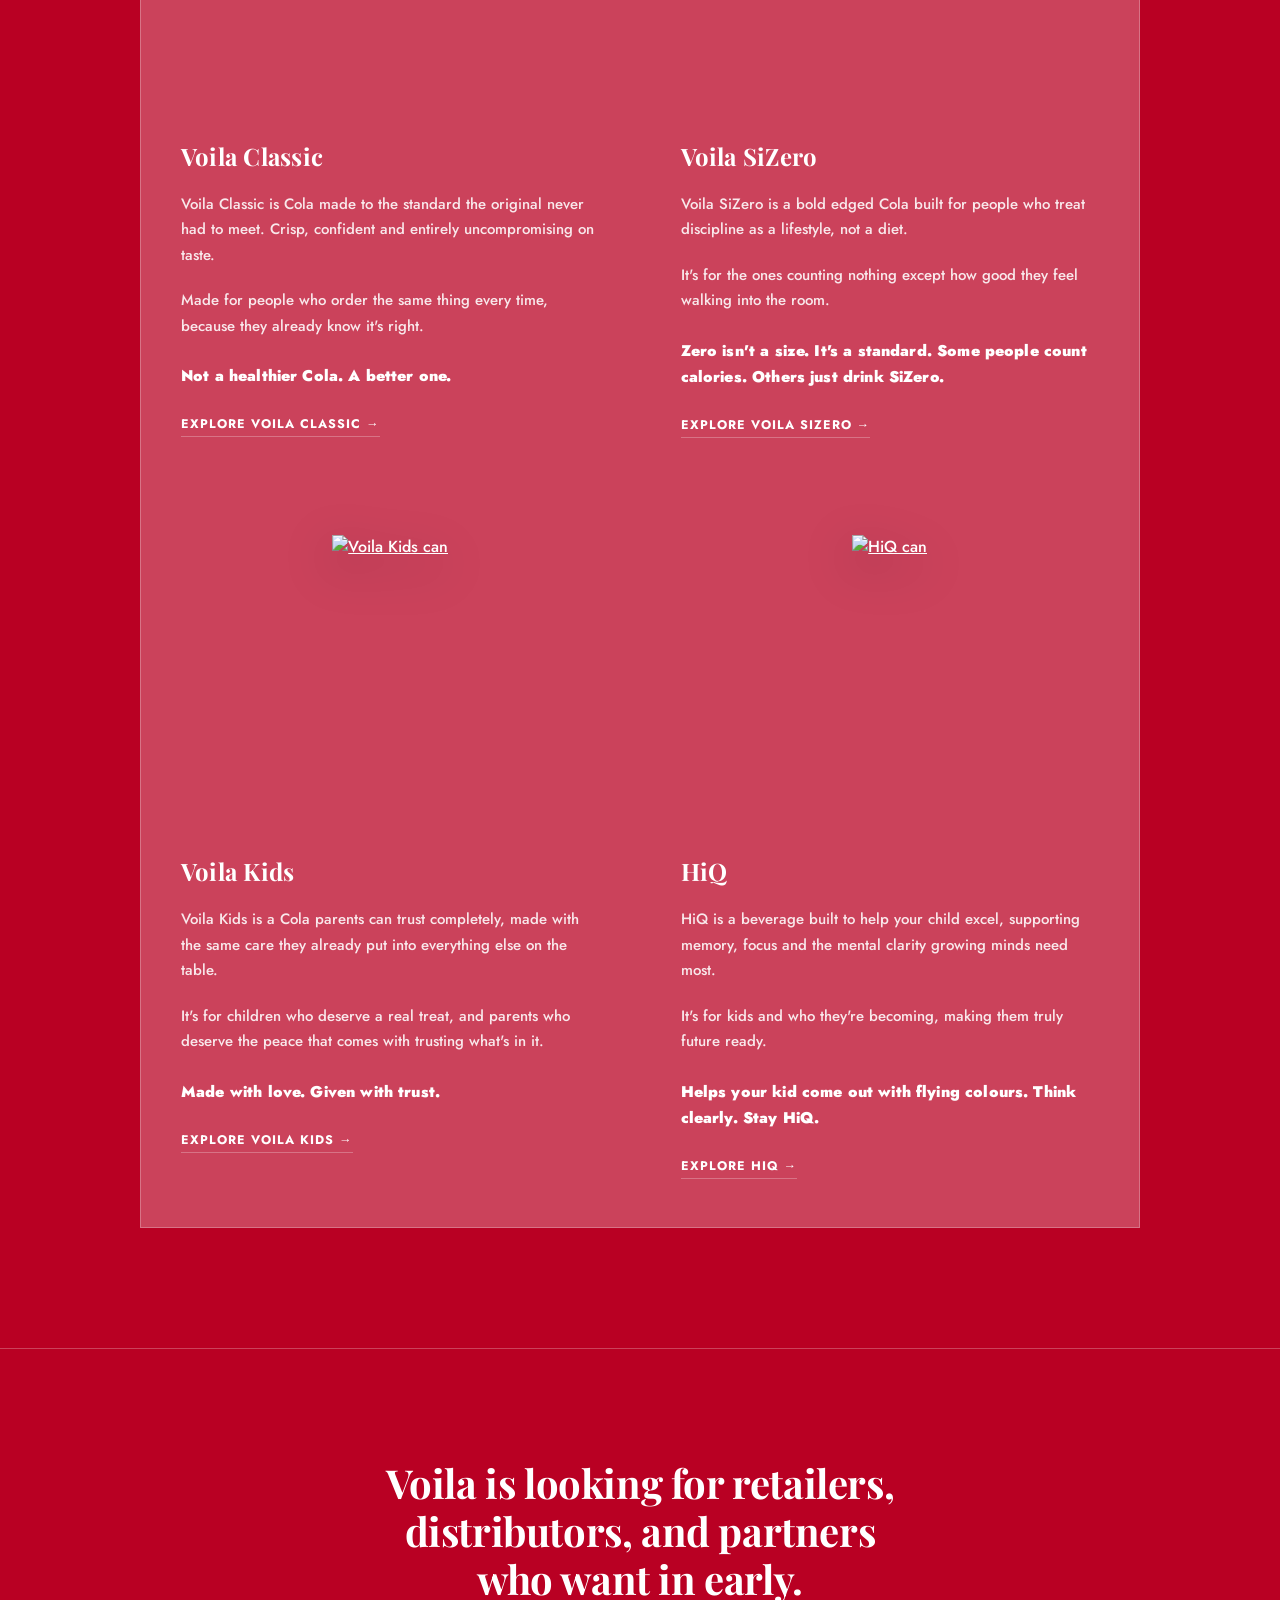
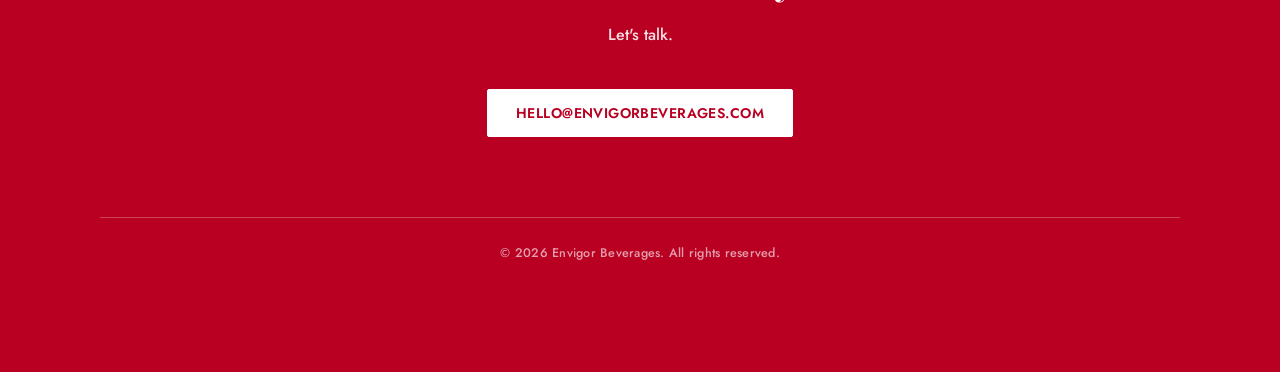
==== commit 2400f6ac: "Add files via upload" ====
--- a/index.html
+++ b/index.html
@@ -112,6 +112,15 @@
   .prod-card p.tag{ color:var(--white); font-style:normal; font-family:'Jost',sans-serif; font-weight:900; font-size:15.5px; letter-spacing:0.01em; margin-top:4px; }
   .placeholder-note{ font-size:11.5px; letter-spacing:0.05em; text-transform:uppercase; color:var(--faint); margin-top:6px; }
 
+  
+  /* ---------- PRODUCT LINKS ---------- */
+  .can-link{ display:block; align-self:center; }
+  .prod-can{ height:300px; width:auto; filter:drop-shadow(0 14px 24px rgba(0,0,0,.35)); transition:transform .35s ease; }
+  .can-link:hover .prod-can{ transform:translateY(-6px) scale(1.03); }
+  .prod-card h3 a{ text-decoration:none; color:inherit; }
+  .more{ font-size:12.5px; font-weight:700; letter-spacing:.08em; text-transform:uppercase; text-decoration:none; color:var(--white); border-bottom:1px solid var(--hairline); padding-bottom:3px; margin-top:6px; }
+  .more:hover{ border-bottom-color:var(--white); }
+
   /* ---------- FOOTER ---------- */
   footer{ text-align:center; border-top:1px solid var(--hairline); }
   footer h2{ font-size:clamp(28px,4vw,40px); max-width:20ch; margin:0 auto; line-height:1.2; }
@@ -150,6 +159,7 @@
     <nav class="links">
       <a href="#why">What it is</a>
       <a href="#products">Products</a>
+      <a href="about.html">About Us</a>
       <a href="#contact">Contact</a>
     </nav>
     <a class="btn solid" href="#contact" style="padding:10px 22px; font-size:12.5px;">Get in touch</a>
@@ -188,51 +198,39 @@
     <div class="prod-grid">
 
       <div class="prod-card">
-        <svg class="prod-icon" viewBox="0 0 48 48" fill="none" xmlns="http://www.w3.org/2000/svg">
-          <rect x="14" y="6" width="20" height="36" rx="3" stroke="white" stroke-width="1.4"/>
-          <line x1="14" y1="14" x2="34" y2="14" stroke="white" stroke-width="1.4"/>
-        </svg>
-        <h3>Voila Classic</h3>
+        <a class="can-link" href="classic.html"><img class="prod-can" src="images/can-classic.webp" alt="Voila Classic can"></a>
+        <h3><a href="classic.html">Voila Classic</a></h3>
         <p>Voila Classic is Cola made to the standard the original never had to meet. Crisp, confident and entirely uncompromising on taste.</p>
         <p>Made for people who order the same thing every time, because they already know it's right.</p>
         <p class="tag">Not a healthier Cola. A better one.</p>
-        <div class="placeholder-note">Product image coming soon</div>
+        <a class="more" href="classic.html">Explore Voila Classic &rarr;</a>
       </div>
 
       <div class="prod-card">
-        <svg class="prod-icon" viewBox="0 0 48 48" fill="none" xmlns="http://www.w3.org/2000/svg">
-          <rect x="14" y="6" width="20" height="36" rx="3" stroke="white" stroke-width="1.4"/>
-          <line x1="14" y1="30" x2="34" y2="30" stroke="white" stroke-width="1.4"/>
-        </svg>
-        <h3>Voila SiZero</h3>
+        <a class="can-link" href="sizero.html"><img class="prod-can" src="images/can-sizero.webp" alt="Voila SiZero can"></a>
+        <h3><a href="sizero.html">Voila SiZero</a></h3>
         <p>Voila SiZero is a bold edged Cola built for people who treat discipline as a lifestyle, not a diet.</p>
         <p>It's for the ones counting nothing except how good they feel walking into the room.</p>
         <p class="tag">Zero isn't a size. It's a standard. Some people count calories. Others just drink SiZero.</p>
-        <div class="placeholder-note">Product image coming soon</div>
+        <a class="more" href="sizero.html">Explore Voila SiZero &rarr;</a>
       </div>
 
       <div class="prod-card">
-        <svg class="prod-icon" viewBox="0 0 48 48" fill="none" xmlns="http://www.w3.org/2000/svg">
-          <rect x="14" y="6" width="20" height="36" rx="3" stroke="white" stroke-width="1.4"/>
-          <circle cx="24" cy="24" r="6" stroke="white" stroke-width="1.4"/>
-        </svg>
-        <h3>Voila Kids</h3>
+        <a class="can-link" href="kids.html"><img class="prod-can" src="images/can-kids.webp" alt="Voila Kids can"></a>
+        <h3><a href="kids.html">Voila Kids</a></h3>
         <p>Voila Kids is a Cola parents can trust completely, made with the same care they already put into everything else on the table.</p>
         <p>It's for children who deserve a real treat, and parents who deserve the peace that comes with trusting what's in it.</p>
         <p class="tag">Made with love. Given with trust.</p>
-        <div class="placeholder-note">Product image coming soon</div>
+        <a class="more" href="kids.html">Explore Voila Kids &rarr;</a>
       </div>
 
       <div class="prod-card">
-        <svg class="prod-icon" viewBox="0 0 48 48" fill="none" xmlns="http://www.w3.org/2000/svg">
-          <rect x="14" y="6" width="20" height="36" rx="3" stroke="white" stroke-width="1.4"/>
-          <path d="M18 26 L22 30 L30 20" stroke="white" stroke-width="1.4" fill="none"/>
-        </svg>
-        <h3>HiQ</h3>
+        <a class="can-link" href="hiq.html"><img class="prod-can" src="images/can-hiq.webp" alt="HiQ can"></a>
+        <h3><a href="hiq.html">HiQ</a></h3>
         <p>HiQ is a beverage built to help your child excel, supporting memory, focus and the mental clarity growing minds need most.</p>
         <p>It's for kids and who they're becoming, making them truly future ready.</p>
         <p class="tag">Helps your kid come out with flying colours. Think clearly. Stay HiQ.</p>
-        <div class="placeholder-note">Product image coming soon</div>
+        <a class="more" href="hiq.html">Explore HiQ &rarr;</a>
       </div>
 
     </div>
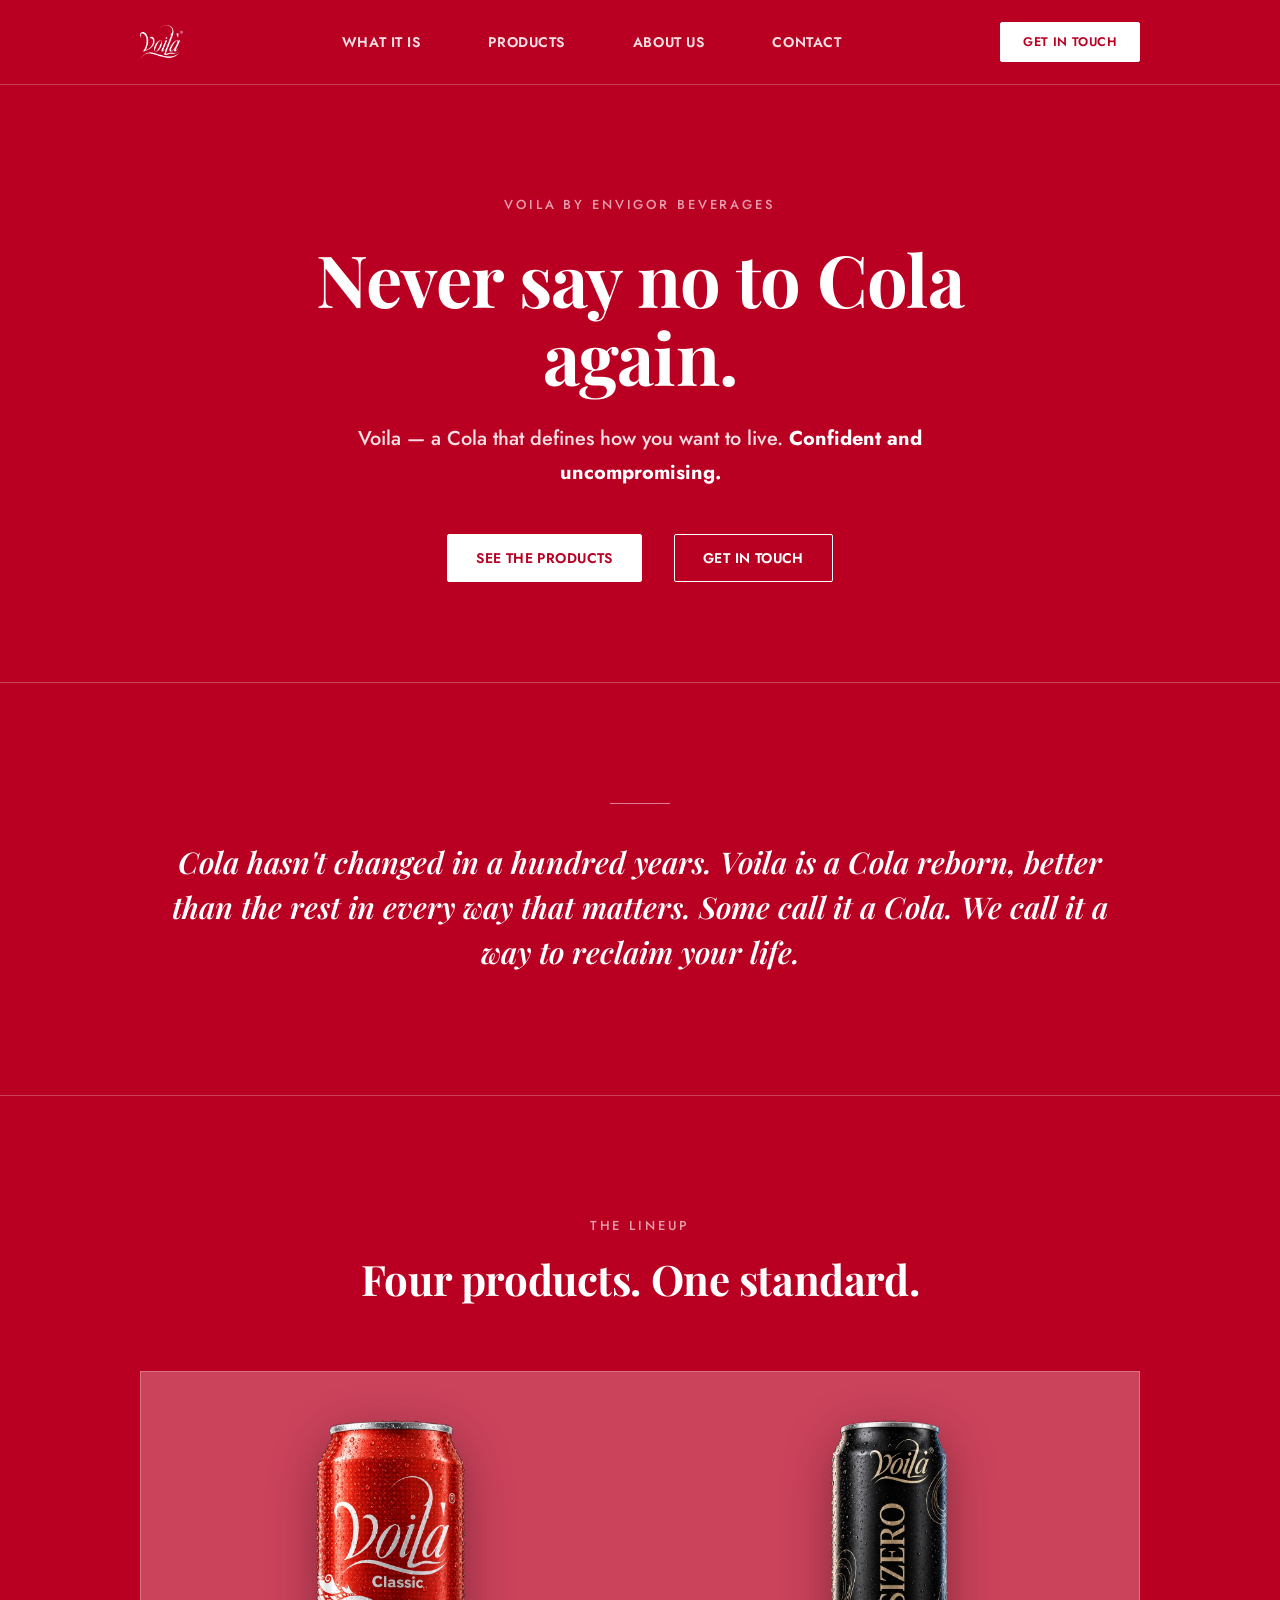
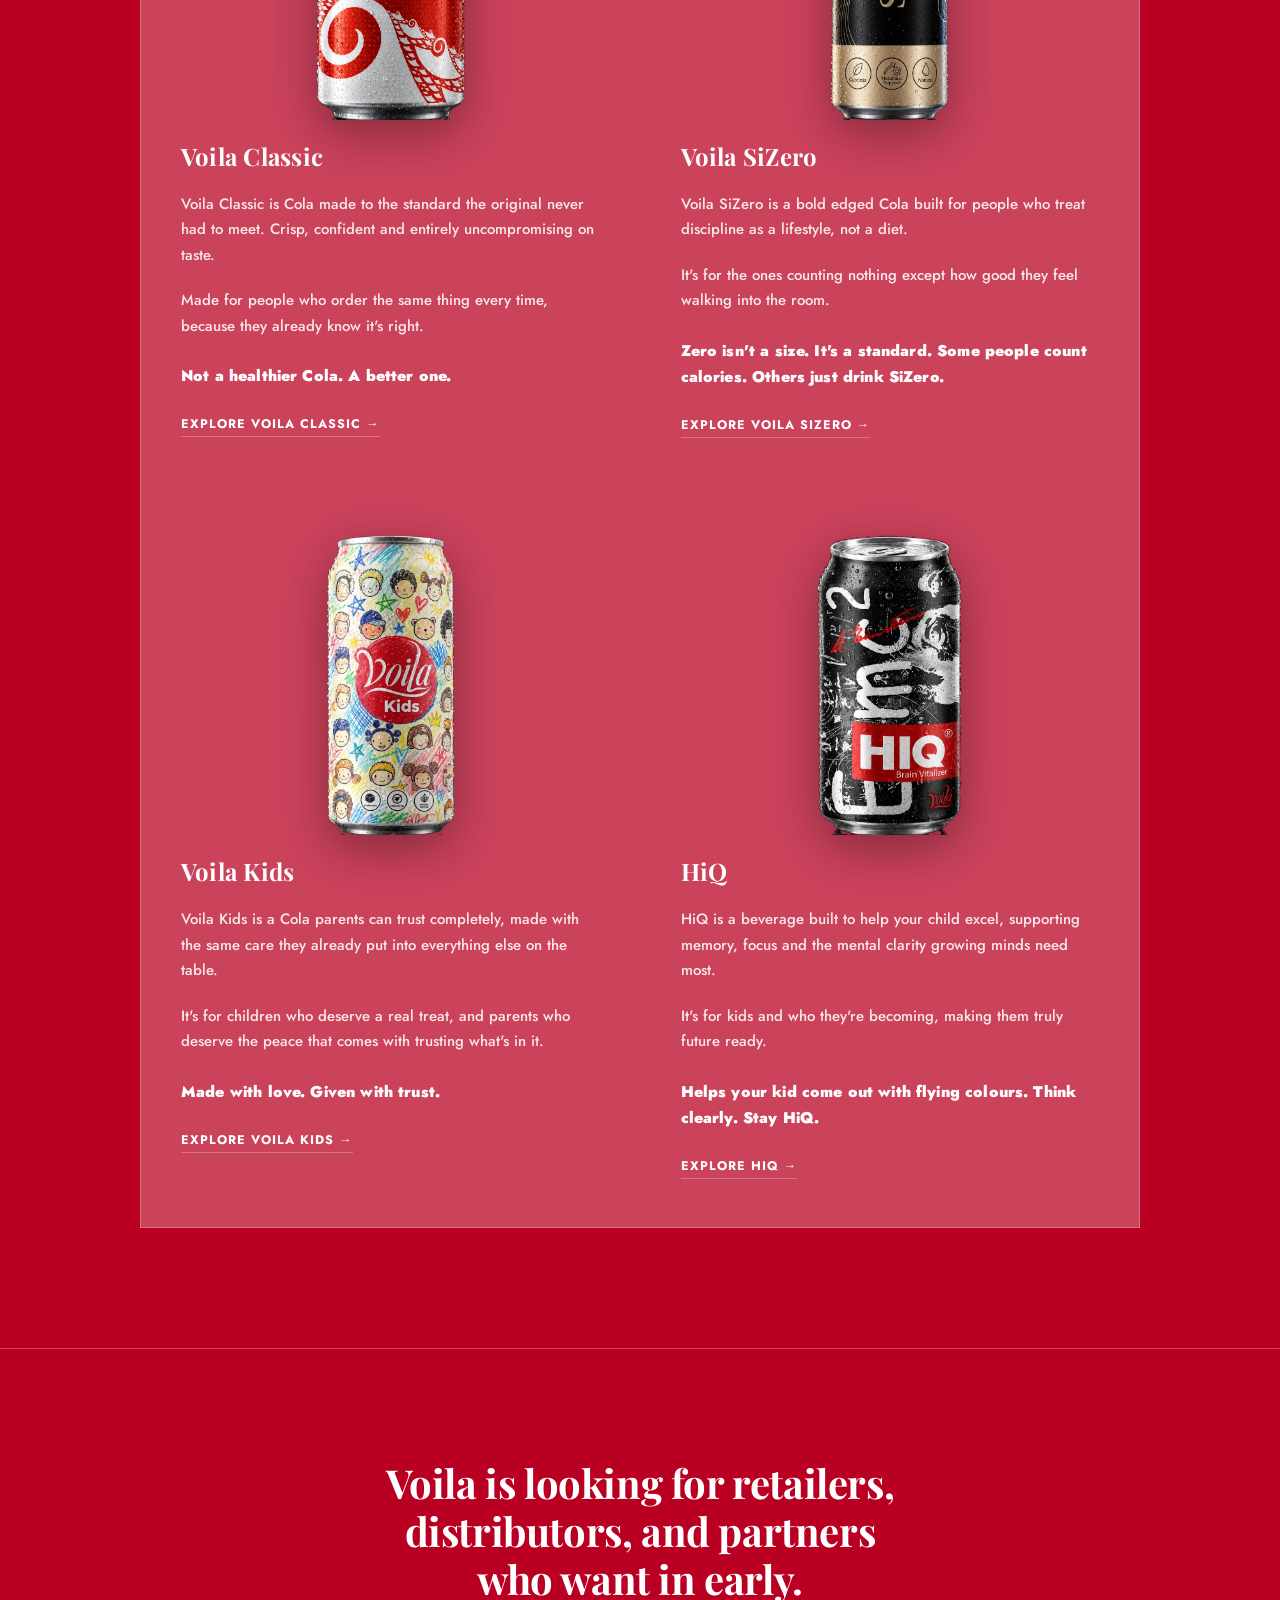
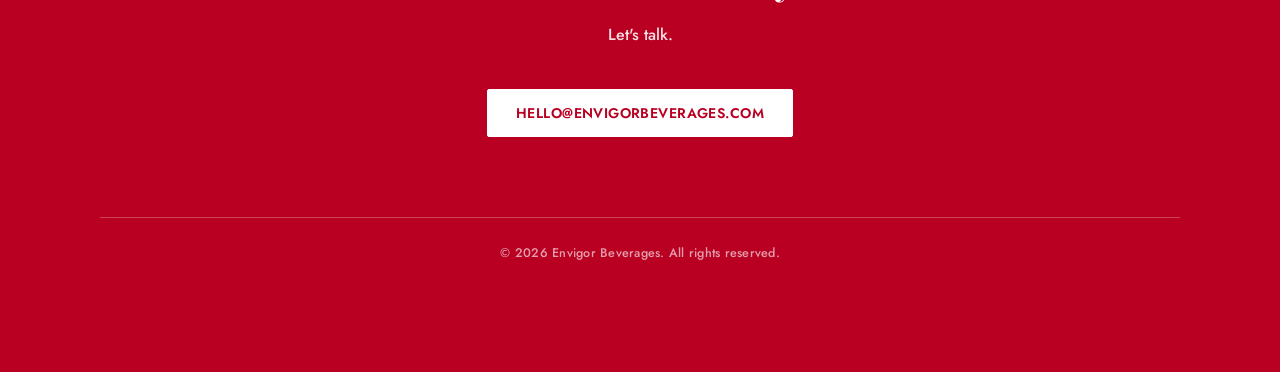
==== commit 388b7a9b: "Add files via upload" ====
--- a/index.html
+++ b/index.html
@@ -148,6 +148,8 @@
     .bubble{ animation:none; display:none; }
   }
 </style>
+<link rel="canonical" href="https://envigorbeverages.com/">
+<script type="application/ld+json">{"@context":"https://schema.org","@type":"Organization","name":"Envigor Beverages","url":"https://envigorbeverages.com/","logo":"https://envigorbeverages.com/og-image.png","email":"hello@envigorbeverages.com","brand":{"@type":"Brand","name":"Voila"}}</script>
 </head>
 <body>
 
